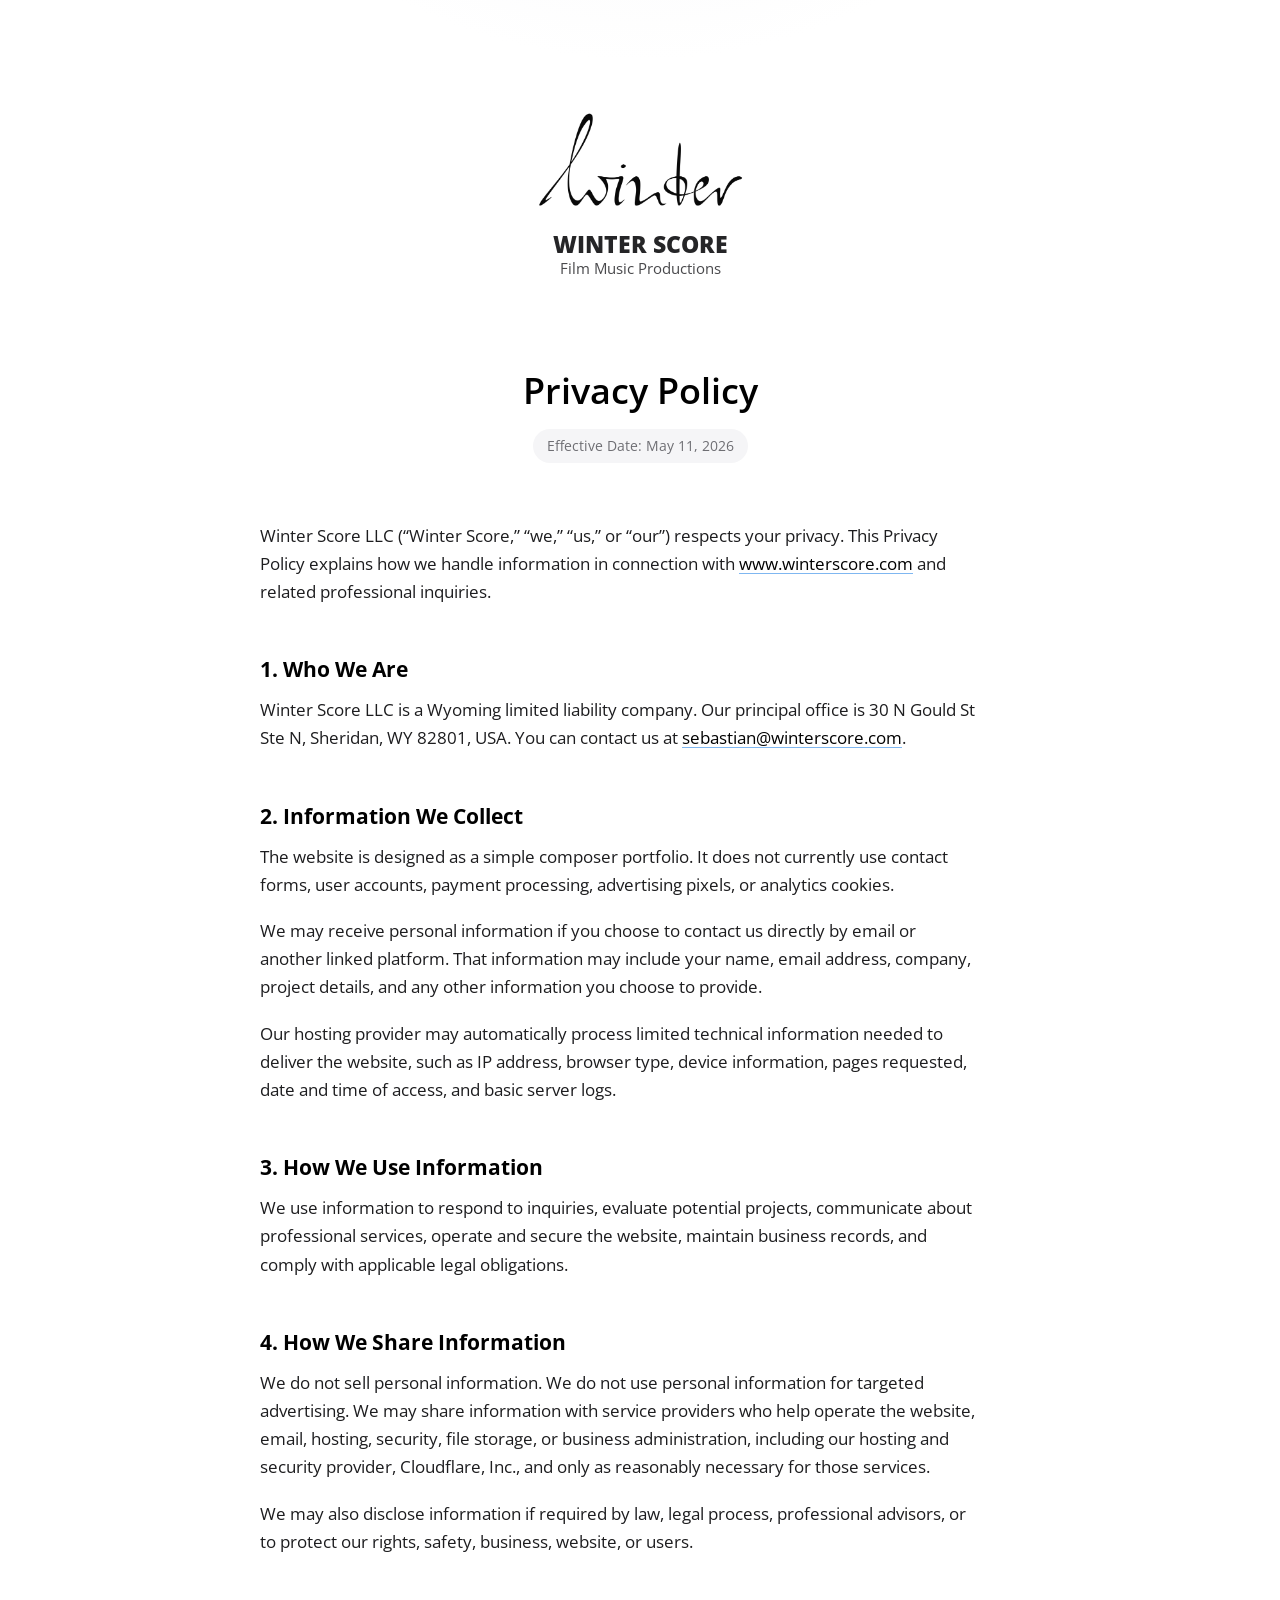
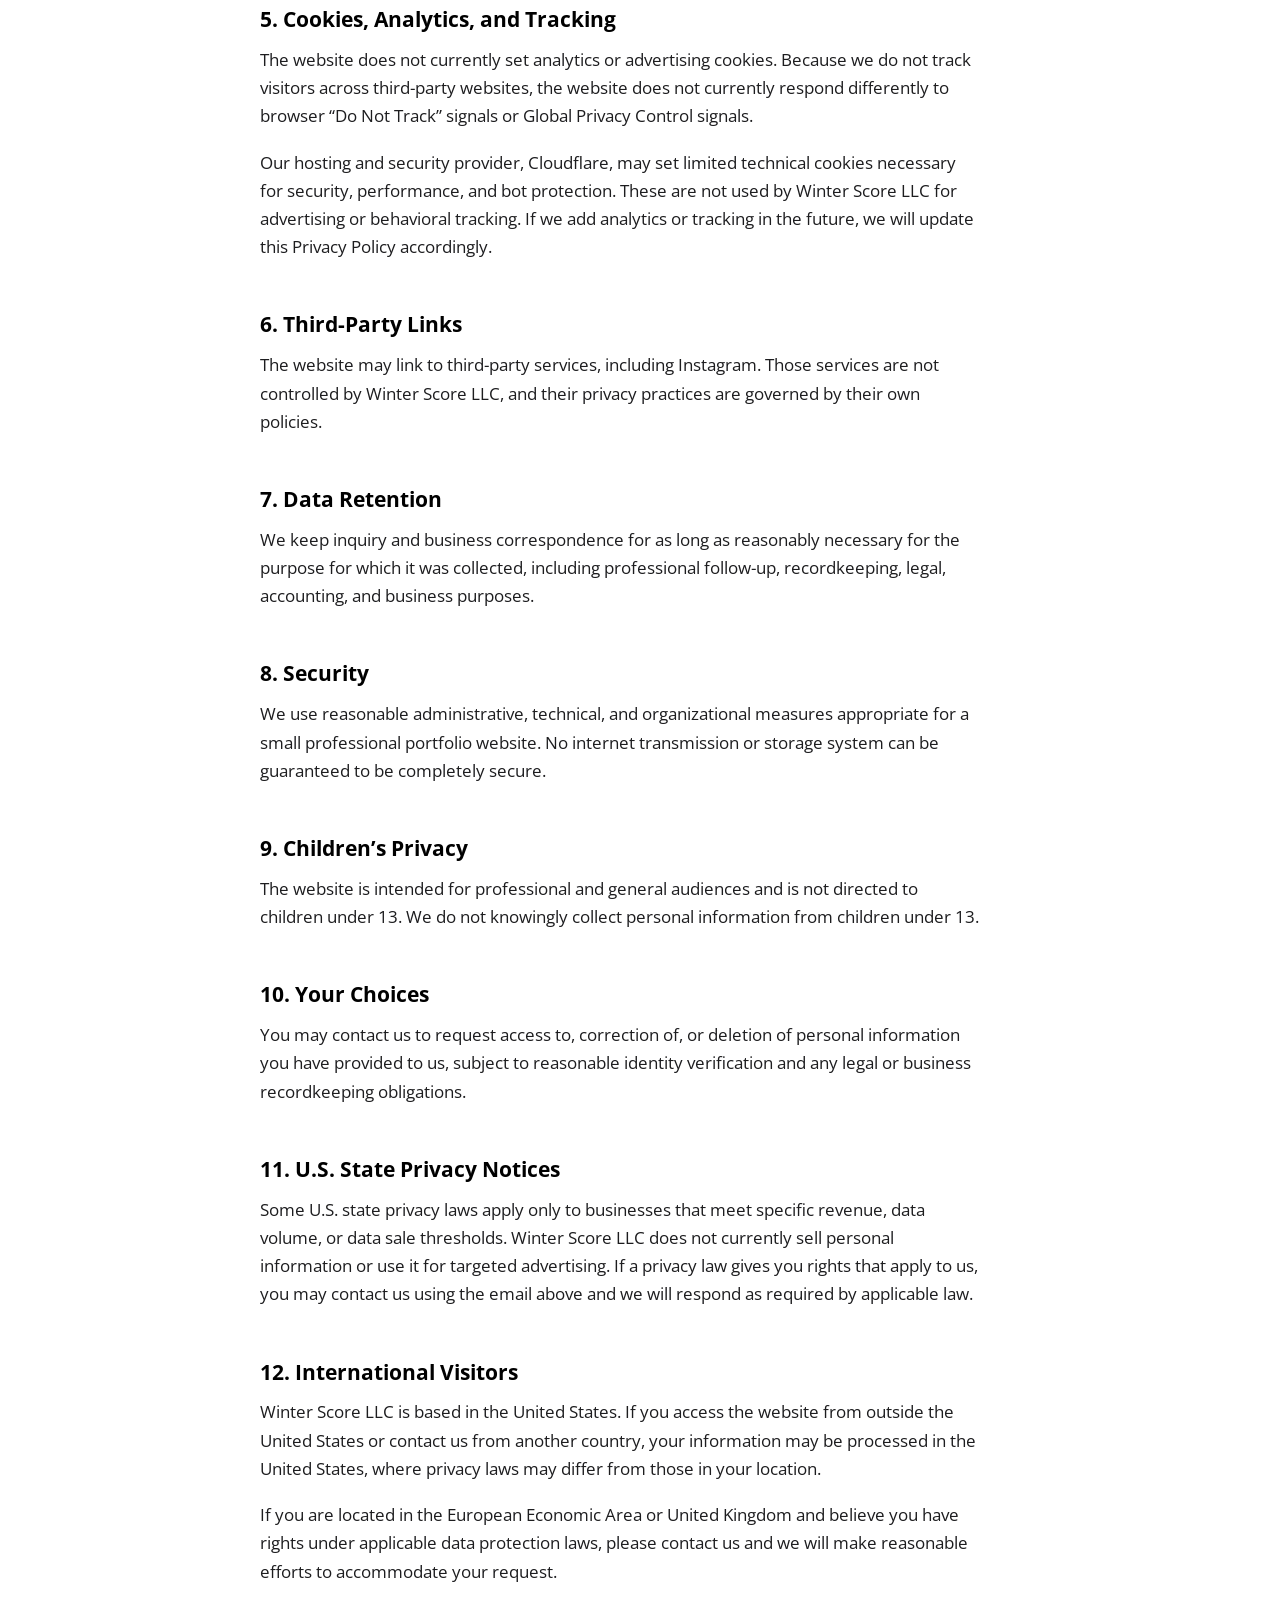
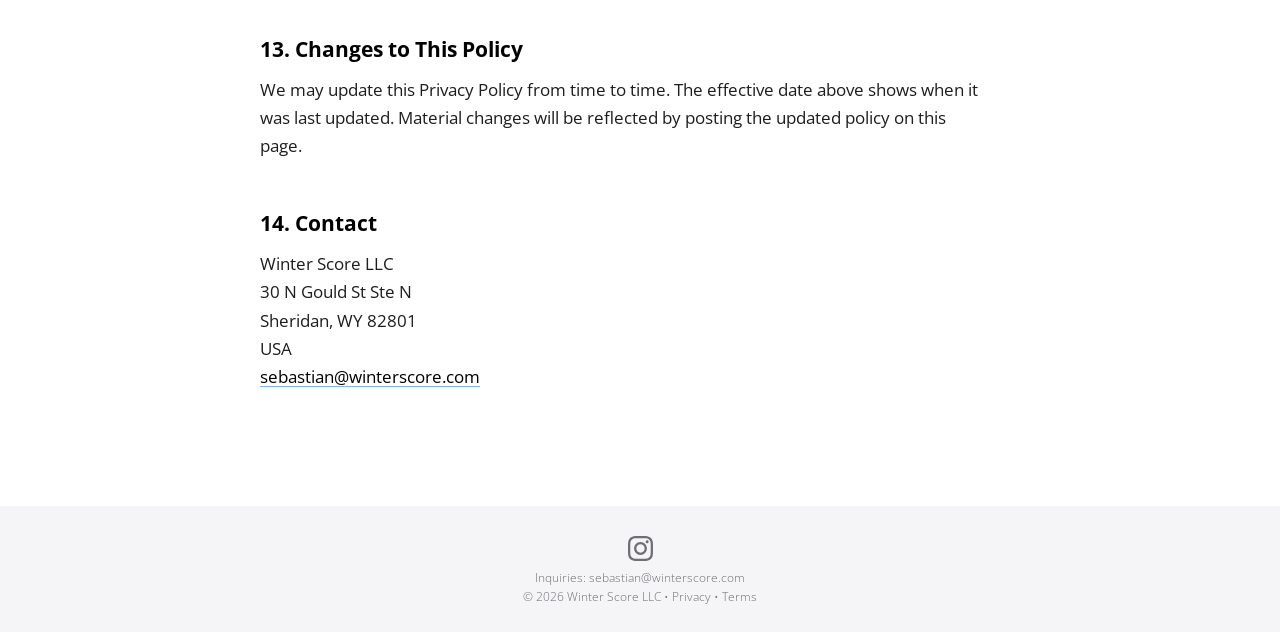
==== privacy/index.html @ 19237df3 "Add new film posters to credits grid" ====
<!doctype html>
<html lang="en">
  <head>
    <meta charset="utf-8">
    <meta name="viewport" content="width=device-width, initial-scale=1">
    <title>Privacy Policy | Winter Score</title>
    <meta
      name="description"
      content="Privacy Policy for Winter Score LLC and winterscore.com."
    >
    <link rel="canonical" href="https://www.winterscore.com/privacy/">
    <link rel="icon" href="../assets/images/winter-score-logo-black.png">
    <link rel="stylesheet" href="../styles.css?v=20260512-posters">
  </head>
  <body class="legal-page">
    <main class="legal">
      <a class="brand legal__brand" href="/" aria-label="Back to Winter Score home">
        <img class="brand__script" src="../assets/images/winter-score-logo-black.png" alt="">
        <span class="brand__text">
          <span>Winter Score</span>
          <small>Film Music Productions</small>
        </span>
      </a>

      <article class="legal__document">
        <h1>Privacy Policy</h1>
        <p class="legal__updated">Effective Date: May 11, 2026</p>

        <p>
          Winter Score LLC (“Winter Score,” “we,” “us,” or “our”) respects your privacy.
          This Privacy Policy explains how we handle information in connection with
          <a href="https://www.winterscore.com">www.winterscore.com</a> and related professional inquiries.
        </p>

        <h2>1. Who We Are</h2>
        <p>
          Winter Score LLC is a Wyoming limited liability company. Our principal office is
          30 N Gould St Ste N, Sheridan, WY 82801, USA. You can contact us at
          <a href="mailto:sebastian@winterscore.com">sebastian@winterscore.com</a>.
        </p>

        <h2>2. Information We Collect</h2>
        <p>
          The website is designed as a simple composer portfolio. It does not currently use
          contact forms, user accounts, payment processing, advertising pixels, or analytics cookies.
        </p>
        <p>
          We may receive personal information if you choose to contact us directly by email or
          another linked platform. That information may include your name, email address, company,
          project details, and any other information you choose to provide.
        </p>
        <p>
          Our hosting provider may automatically process limited technical information needed to
          deliver the website, such as IP address, browser type, device information, pages requested,
          date and time of access, and basic server logs.
        </p>

        <h2>3. How We Use Information</h2>
        <p>
          We use information to respond to inquiries, evaluate potential projects, communicate about
          professional services, operate and secure the website, maintain business records, and comply
          with applicable legal obligations.
        </p>

        <h2>4. How We Share Information</h2>
        <p>
          We do not sell personal information. We do not use personal information for targeted
          advertising. We may share information with service providers who help operate the website,
          email, hosting, security, file storage, or business administration, including our hosting
          and security provider, Cloudflare, Inc., and only as reasonably necessary for those services.
        </p>
        <p>
          We may also disclose information if required by law, legal process, professional advisors,
          or to protect our rights, safety, business, website, or users.
        </p>

        <h2>5. Cookies, Analytics, and Tracking</h2>
        <p>
          The website does not currently set analytics or advertising cookies. Because we do not
          track visitors across third-party websites, the website does not currently respond differently
          to browser “Do Not Track” signals or Global Privacy Control signals.
        </p>
        <p>
          Our hosting and security provider, Cloudflare, may set limited technical cookies necessary
          for security, performance, and bot protection. These are not used by Winter Score LLC for
          advertising or behavioral tracking. If we add analytics or tracking in the future, we will
          update this Privacy Policy accordingly.
        </p>

        <h2>6. Third-Party Links</h2>
        <p>
          The website may link to third-party services, including Instagram. Those services are not
          controlled by Winter Score LLC, and their privacy practices are governed by their own policies.
        </p>

        <h2>7. Data Retention</h2>
        <p>
          We keep inquiry and business correspondence for as long as reasonably necessary for the
          purpose for which it was collected, including professional follow-up, recordkeeping, legal,
          accounting, and business purposes.
        </p>

        <h2>8. Security</h2>
        <p>
          We use reasonable administrative, technical, and organizational measures appropriate for a
          small professional portfolio website. No internet transmission or storage system can be
          guaranteed to be completely secure.
        </p>

        <h2>9. Children’s Privacy</h2>
        <p>
          The website is intended for professional and general audiences and is not directed to children
          under 13. We do not knowingly collect personal information from children under 13.
        </p>

        <h2>10. Your Choices</h2>
        <p>
          You may contact us to request access to, correction of, or deletion of personal information
          you have provided to us, subject to reasonable identity verification and any legal or business
          recordkeeping obligations.
        </p>

        <h2>11. U.S. State Privacy Notices</h2>
        <p>
          Some U.S. state privacy laws apply only to businesses that meet specific revenue, data volume,
          or data sale thresholds. Winter Score LLC does not currently sell personal information or use
          it for targeted advertising. If a privacy law gives you rights that apply to us, you may
          contact us using the email above and we will respond as required by applicable law.
        </p>

        <h2>12. International Visitors</h2>
        <p>
          Winter Score LLC is based in the United States. If you access the website from outside the
          United States or contact us from another country, your information may be processed in the
          United States, where privacy laws may differ from those in your location.
        </p>
        <p>
          If you are located in the European Economic Area or United Kingdom and believe you have rights
          under applicable data protection laws, please contact us and we will make reasonable efforts
          to accommodate your request.
        </p>

        <h2>13. Changes to This Policy</h2>
        <p>
          We may update this Privacy Policy from time to time. The effective date above shows when it
          was last updated. Material changes will be reflected by posting the updated policy on this page.
        </p>

        <h2>14. Contact</h2>
        <p>
          Winter Score LLC<br>
          30 N Gould St Ste N<br>
          Sheridan, WY 82801<br>
          USA<br>
          <a href="mailto:sebastian@winterscore.com">sebastian@winterscore.com</a>
        </p>
      </article>
    </main>

    <footer class="site-footer">
      <a class="instagram" href="https://instagram.com/sebastianwinter" aria-label="Instagram">
        <svg viewBox="0 0 256 256" aria-hidden="true">
          <path d="M127.999746,23.06353 C162.177385,23.06353 166.225393,23.1936027 179.722476,23.8094161 C192.20235,24.3789926 198.979853,26.4642218 203.490736,28.2166477 C209.464938,30.5386501 213.729395,33.3128586 218.208268,37.7917319 C222.687141,42.2706052 225.46135,46.5350617 227.782844,52.5092638 C229.535778,57.0201472 231.621007,63.7976504 232.190584,76.277016 C232.806397,89.7746075 232.93647,93.8226147 232.93647,128.000254 C232.93647,162.177893 232.806397,166.225901 232.190584,179.722984 C231.621007,192.202858 229.535778,198.980361 227.782844,203.491244 C225.46135,209.465446 222.687141,213.729903 218.208268,218.208776 C213.729395,222.687649 209.464938,225.461858 203.490736,227.783352 C198.979853,229.536286 192.20235,231.621516 179.722476,232.191092 C166.227425,232.806905 162.179418,232.936978 127.999746,232.936978 C93.8200742,232.936978 89.772067,232.806905 76.277016,232.191092 C63.7971424,231.621516 57.0196391,229.536286 52.5092638,227.783352 C46.5345536,225.461858 42.2700971,222.687649 37.7912238,218.208776 C33.3123505,213.729903 30.538142,209.465446 28.2166477,203.491244 C26.4637138,198.980361 24.3784845,192.202858 23.808908,179.723492 C23.1930946,166.225901 23.0630219,162.177893 23.0630219,128.000254 C23.0630219,93.8226147 23.1930946,89.7746075 23.808908,76.2775241 C24.3784845,63.7976504 26.4637138,57.0201472 28.2166477,52.5092638 C30.538142,46.5350617 33.3123505,42.2706052 37.7912238,37.7917319 C42.2700971,33.3128586 46.5345536,30.5386501 52.5092638,28.2166477 C57.0196391,26.4642218 63.7971424,24.3789926 76.2765079,23.8094161 C89.7740994,23.1936027 93.8221066,23.06353 127.999746,23.06353 M127.999746,0 C93.2367791,0 88.8783247,0.147348072 75.2257637,0.770274749 C61.601148,1.39218523 52.2968794,3.55566141 44.1546281,6.72008828 C35.7374966,9.99121548 28.5992446,14.3679613 21.4833489,21.483857 C14.3674532,28.5997527 9.99070739,35.7380046 6.71958019,44.1551362 C3.55515331,52.2973875 1.39167714,61.6016561 0.769766653,75.2262718 C0.146839975,88.8783247 0,93.2372872 0,128.000254 C0,162.763221 0.146839975,167.122183 0.769766653,180.774236 C1.39167714,194.398852 3.55515331,203.703121 6.71958019,211.845372 C9.99070739,220.261995 14.3674532,227.400755 21.4833489,234.516651 C28.5992446,241.632547 35.7374966,246.009293 44.1546281,249.28042 C52.2968794,252.444847 61.601148,254.608323 75.2257637,255.230233 C88.8783247,255.85316 93.2367791,256 127.999746,256 C162.762713,256 167.121675,255.85316 180.773728,255.230233 C194.398344,254.608323 203.702613,252.444847 211.844864,249.28042 C220.261995,246.009293 227.400247,241.632547 234.516143,234.516651 C241.632039,227.400755 246.008785,220.262503 249.279912,211.845372 C252.444339,203.703121 254.607815,194.398852 255.229725,180.774236 C255.852652,167.122183 256,162.763221 256,128.000254 C256,93.2372872 255.852652,88.8783247 255.229725,75.2262718 C254.607815,61.6016561 252.444339,52.2973875 249.279912,44.1551362 C246.008785,35.7380046 241.632039,28.5997527 234.516143,21.483857 C227.400247,14.3679613 220.261995,9.99121548 211.844864,6.72008828 C203.702613,3.55566141 194.398344,1.39218523 180.773728,0.770274749 C167.121675,0.147348072 162.762713,0 127.999746,0 Z M127.999746,62.2703115 C91.698262,62.2703115 62.2698034,91.69877 62.2698034,128.000254 C62.2698034,164.301738 91.698262,193.730197 127.999746,193.730197 C164.30123,193.730197 193.729689,164.301738 193.729689,128.000254 C193.729689,91.69877 164.30123,62.2703115 127.999746,62.2703115 Z M127.999746,170.667175 C104.435741,170.667175 85.3328252,151.564259 85.3328252,128.000254 C85.3328252,104.436249 104.435741,85.3333333 127.999746,85.3333333 C151.563751,85.3333333 170.666667,104.436249 170.666667,128.000254 C170.666667,151.563751 151.563751,170.667175 127.999746,170.667175 Z M211.686338,59.6734287 C211.686338,68.1566129 204.809755,75.0337031 196.326571,75.0337031 C187.843387,75.0337031 180.966297,68.1566129 180.966297,59.6734287 C180.966297,51.1902445 187.843387,44.3136624 196.326571,44.3136624 C204.809755,44.3136624 211.686338,51.1902445 211.686338,59.6734287 Z"></path>
        </svg>
      </a>
      <p>Inquiries: <a href="mailto:sebastian@winterscore.com">sebastian@winterscore.com</a></p>
      <p>
        © 2026 Winter Score LLC
        <span aria-hidden="true"> • </span>
        <a href="/privacy/">Privacy</a>
        <span aria-hidden="true"> • </span>
        <a href="/terms/">Terms</a>
      </p>
    </footer>
  </body>
</html>
---- styles.css ----
@font-face {
  font-family: "Open Sans";
  src: url("assets/fonts/OpenSans-VariableFont.ttf") format("truetype-variations");
  font-weight: 300 800;
  font-style: normal;
  font-display: swap;
}

@font-face {
  font-family: "Noto Sans Display";
  src: url("assets/fonts/NotoSansDisplay-VariableFont.ttf") format("truetype-variations");
  font-weight: 300 800;
  font-style: normal;
  font-display: swap;
}

:root {
  color-scheme: light dark;
  --black: #000000;
  --near-black: #1d1d1f;
  --page: #ffffff;
  --surface: #ffffff;
  --shared-surface: #f5f5f7;
  --panel: var(--shared-surface);
  --player-surface: var(--shared-surface);
  --poster-placeholder: #e8e8ed;
  --surface-hover: #f1f1f3;
  --text: #1d1d1f;
  --text-strong: #000000;
  --muted: #6e6e73;
  --soft: #424245;
  --quiet: #86868b;
  --hairline: rgba(0, 0, 0, 0.1);
  --hover-fill: rgba(0, 0, 0, 0.035);
  --active-fill: var(--shared-surface);
  --accent: #0071e3;
  --footer: var(--shared-surface);
  --footer-text: #6e6e73;
  --footer-icon: var(--footer-text);
  --max: 980px;
}

@media (prefers-color-scheme: dark) {
  :root {
    --black: #000000;
    --near-black: #f5f5f7;
    --page: #000000;
    --shared-surface: #232326;
    --panel: var(--shared-surface);
    --surface: #1c1c1e;
    --player-surface: var(--shared-surface);
    --poster-placeholder: #101012;
    --surface-hover: #242427;
    --text: #f5f5f7;
    --text-strong: #ffffff;
    --muted: #a1a1a6;
    --soft: #d2d2d7;
    --quiet: #86868b;
    --hairline: rgba(255, 255, 255, 0.12);
    --hover-fill: rgba(255, 255, 255, 0.075);
    --active-fill: var(--shared-surface);
    --accent: #2997ff;
    --footer: var(--shared-surface);
    --footer-text: #a1a1a6;
    --footer-icon: var(--footer-text);
  }

  .brand__script {
    filter: invert(1);
  }

}

* {
  box-sizing: border-box;
}

html {
  scroll-behavior: smooth;
}

body {
  margin: 0;
  background: var(--page);
  color: var(--text);
  font-family: "Open Sans", ui-sans-serif, system-ui, -apple-system, BlinkMacSystemFont, "Segoe UI", sans-serif;
  letter-spacing: 0;
  overflow-x: hidden;
}

img {
  display: block;
  max-width: 100%;
}

a {
  color: inherit;
  text-decoration-color: color-mix(in srgb, var(--accent) 42%, transparent);
  text-underline-offset: 0.16em;
}

button:focus-visible,
a:focus-visible,
input[type="range"]:focus-visible {
  outline: 2px solid color-mix(in srgb, var(--accent) 64%, transparent);
  outline-offset: 4px;
}

.hero {
  min-height: 40vh;
  display: grid;
  place-items: center;
  align-content: center;
  gap: 37px;
  padding: 96px 24px 30px;
}

.brand {
  display: grid;
  justify-items: center;
  width: 100%;
  transform: translateY(-44px);
}

.brand__script {
  width: 205px;
  height: auto;
  margin-bottom: 25px;
}

.brand__text {
  display: grid;
  justify-items: center;
  gap: 4px;
  text-transform: none;
  width: 100%;
  text-align: center;
}

.brand__text span {
  font-family: "Open Sans", ui-sans-serif, system-ui, sans-serif;
  font-size: 23px;
  font-weight: 800;
  line-height: 1;
  text-transform: uppercase;
}

.brand__text small {
  color: var(--soft);
  font-family: "Open Sans", ui-sans-serif, system-ui, sans-serif;
  font-size: 15px;
  font-weight: 400;
  line-height: 1.15;
}

.hero h1 {
  position: relative;
  top: 18px;
  margin: 0;
  color: var(--text-strong);
  font-family: "Open Sans", ui-sans-serif, system-ui, sans-serif;
  font-size: 25px;
  font-weight: 400;
  line-height: 1.2;
  text-align: center;
  animation: focusReveal 2s cubic-bezier(0.22, 1, 0.36, 1) both;
  will-change: filter, opacity;
}

@keyframes focusReveal {
  0% {
    opacity: 0.35;
    filter: blur(12px);
  }

  100% {
    opacity: 1;
    filter: blur(0);
  }
}

@media (prefers-reduced-motion: reduce) {
  .hero h1 {
    animation: none;
  }
}

.credits {
  padding: 0 24px clamp(64px, 6vw, 88px);
}

.section-label {
  margin: 0 auto 14px;
  color: var(--soft);
  font-family: "Open Sans", ui-sans-serif, system-ui, sans-serif;
  font-size: 15px;
  font-weight: 400;
  text-align: center;
}

.poster-rail {
  width: min(var(--max), 100%);
  margin: 0 auto;
  display: grid;
  grid-template-columns: repeat(4, minmax(0, 1fr));
  gap: 6px;
}

.poster-card {
  position: relative;
  overflow: hidden;
  border-radius: 0;
  background: var(--poster-placeholder);
  aspect-ratio: 7 / 10;
  transform: translateZ(0);
}

.poster-card:first-child {
  border-top-left-radius: 27px;
}

.poster-card:nth-child(4) {
  border-top-right-radius: 27px;
}

.poster-card:nth-last-child(4) {
  border-bottom-left-radius: 27px;
}

.poster-card:last-child {
  border-bottom-right-radius: 27px;
}

.credits:not(.is-expanded) .poster-card:nth-child(n + 9) {
  display: none;
}

.credits:not(.is-expanded) .poster-card:nth-child(5) {
  border-bottom-left-radius: 27px;
}

.credits:not(.is-expanded) .poster-card:nth-child(8) {
  border-bottom-right-radius: 27px;
}

.credits:not(.is-expanded) .poster-card:nth-child(n + 9) {
  border-radius: 0;
}

.credits.is-expanded .poster-card:nth-last-child(4) {
  border-bottom-left-radius: 27px;
}

.credits.is-expanded .poster-card:last-child {
  border-bottom-right-radius: 27px;
}

.poster-card img {
  width: 100%;
  height: 100%;
  object-fit: cover;
  filter: saturate(0.92) contrast(1.03);
  transition:
    filter 950ms cubic-bezier(0.16, 1, 0.3, 1),
    transform 950ms cubic-bezier(0.16, 1, 0.3, 1);
}

.poster-card::after {
  position: absolute;
  inset: 0;
  content: "";
  background: linear-gradient(180deg, transparent 58%, rgba(0, 0, 0, 0.18));
  opacity: 0;
  pointer-events: none;
  transition: opacity 950ms cubic-bezier(0.16, 1, 0.3, 1);
}

.poster-card:hover img {
  filter: saturate(1.02) contrast(1.07) brightness(1.04);
  transform: scale(1.018);
}

.poster-card:hover::after {
  opacity: 1;
}

.credits-toggle {
  display: block;
  min-height: 42px;
  margin: 28px auto 0;
  padding: 0 20px;
  border-radius: 999px;
  background: var(--shared-surface);
  color: #000000;
  font-family: "Open Sans", ui-sans-serif, system-ui, sans-serif;
  font-size: 15px;
  font-weight: 400;
  line-height: 1;
}

.bio {
  background: var(--panel);
  display: grid;
  justify-items: center;
  padding: clamp(72px, 9vw, 105px) 24px clamp(76px, 9vw, 112px);
}

.bio__identity {
  display: grid;
  justify-items: center;
  margin-bottom: 56px;
}

.bio__portrait {
  width: 140px;
  height: 140px;
  overflow: hidden;
  border-radius: 50%;
  margin-bottom: 16px;
}

.bio__portrait img {
  width: 100%;
  height: 100%;
  object-fit: cover;
  transform: translateY(-4px) scale(1.12);
  transform-origin: center;
}

.bio__identity h2 {
  margin: 0 0 2px;
  font-family: "Open Sans", ui-sans-serif, system-ui, sans-serif;
  font-size: 17px;
  line-height: 1.47;
  font-weight: 700;
}

.bio__identity p {
  margin: 0;
  color: var(--text-strong);
  font-family: "Open Sans", ui-sans-serif, system-ui, sans-serif;
  font-size: 17px;
  font-weight: 400;
  line-height: 1.47;
}

.bio__copy {
  width: min(820px, 100%);
  color: var(--text);
  font-family: "Open Sans", ui-sans-serif, system-ui, sans-serif;
  font-size: 17px;
  font-weight: 400;
  line-height: 1.62;
}

.bio__copy p {
  margin: 0;
}

.bio__copy p + p {
  margin-top: 24px;
}

.bio__copy strong {
  color: var(--text-strong);
  font-weight: 700;
}

.music {
  padding: clamp(74px, 8vw, 98px) 24px clamp(84px, 8vw, 112px);
}

.player {
  width: min(720px, 100%);
  margin: 0 auto;
  --progress: 0%;
}

.player__header {
  text-align: center;
  margin-bottom: 26px;
}

.player__header h2 {
  margin: 0;
  font-family: "Open Sans", ui-sans-serif, system-ui, sans-serif;
  font-size: 25px;
  font-weight: 400;
  line-height: 1.2;
}

.player__surface {
  overflow: hidden;
  border-radius: 27px;
  background: var(--player-surface);
  padding: 18px;
}

.now-playing {
  text-align: center;
  padding-top: 6px;
}

.now-playing__copy {
  min-width: 0;
}

.now-playing__copy h3 {
  overflow: hidden;
  margin: 0 0 4px;
  color: var(--text-strong);
  font-family: "Open Sans", ui-sans-serif, system-ui, sans-serif;
  font-size: 18px;
  font-weight: 400;
  line-height: 1.25;
  text-overflow: ellipsis;
  white-space: nowrap;
}

.now-playing__copy p {
  overflow: hidden;
  margin: 0;
  color: var(--muted);
  font-family: "Open Sans", ui-sans-serif, system-ui, sans-serif;
  font-size: 14px;
  font-weight: 400;
  line-height: 1.35;
  text-overflow: ellipsis;
  white-space: nowrap;
}

.player__timeline {
  margin-top: 24px;
}

input[type="range"] {
  appearance: none;
  width: 100%;
  margin: 0;
  height: 18px;
  background: transparent;
  cursor: pointer;
}

input[type="range"]::-webkit-slider-runnable-track {
  height: 4px;
  border-radius: 999px;
  background: linear-gradient(
    90deg,
    var(--accent) 0 var(--progress),
    var(--hairline) var(--progress) 100%
  );
}

input[type="range"]::-webkit-slider-thumb {
  appearance: none;
  width: 14px;
  height: 14px;
  margin-top: -5px;
  border: 0;
  border-radius: 50%;
  background: var(--accent);
  box-shadow: 0 2px 9px rgba(0, 113, 227, 0.24);
}

input[type="range"]::-moz-range-track {
  height: 4px;
  border-radius: 999px;
  background: var(--hairline);
}

input[type="range"]::-moz-range-progress {
  height: 4px;
  border-radius: 999px;
  background: var(--accent);
}

input[type="range"]::-moz-range-thumb {
  width: 14px;
  height: 14px;
  border: 0;
  border-radius: 50%;
  background: var(--accent);
}

.time-row {
  display: flex;
  justify-content: space-between;
  margin-bottom: 8px;
  color: var(--muted);
  font-family: "Open Sans", ui-sans-serif, system-ui, sans-serif;
  font-size: 15px;
  font-weight: 400;
  line-height: 1;
}

.transport {
  display: flex;
  align-items: center;
  justify-content: center;
  gap: 22px;
  margin-top: 16px;
}

button {
  border: 0;
  color: var(--near-black);
  background: transparent;
  font: inherit;
  cursor: pointer;
}

.icon-button {
  width: 42px;
  height: 42px;
  display: grid;
  place-items: center;
  border-radius: 50%;
  color: var(--muted);
  transition:
    background-color 160ms ease,
    color 160ms ease,
    transform 160ms ease;
}

.icon-button svg {
  width: 22px;
  height: 22px;
  fill: none;
  stroke: currentColor;
  stroke-linecap: round;
  stroke-linejoin: round;
  stroke-width: 2;
}

.icon-button:hover {
  background: var(--hover-fill);
  color: var(--near-black);
}

.play-button {
  width: 58px;
  height: 58px;
  display: grid;
  place-items: center;
  border-radius: 50%;
  background: var(--near-black);
  color: var(--page);
  box-shadow: none;
  transition:
    transform 160ms ease,
    box-shadow 160ms ease;
}

.play-button:hover {
  transform: scale(1.035);
  box-shadow: none;
}

.play-button svg {
  width: 35px;
  height: 35px;
}

.play-icon {
  fill: currentColor;
  transform: translateX(-2px);
}

.pause-icon {
  display: none;
  width: 28px;
  height: 28px;
  fill: none;
  stroke: currentColor;
  stroke-linecap: round;
  stroke-width: 3;
}

.play-button.is-playing .play-icon {
  display: none;
}

.play-button.is-playing .pause-icon {
  display: block;
  transform: none;
}

.track-list {
  display: grid;
  gap: 4px;
  margin: 14px 0 0;
  padding: 0;
  list-style: none;
}

.track-list li {
  display: grid;
  grid-template-columns: 30px minmax(0, 1fr) 58px;
  gap: 12px;
  align-items: center;
  min-height: 52px;
  border-radius: 27px;
  color: var(--muted);
  font-family: "Open Sans", ui-sans-serif, system-ui, sans-serif;
  font-size: 15px;
  font-weight: 400;
  padding: 0 18px 0 10px;
  transition:
    background-color 160ms ease,
    color 160ms ease;
}

.track-list button {
  display: grid;
  gap: 2px;
  min-width: 0;
  overflow: hidden;
  text-align: left;
  font-family: "Open Sans", ui-sans-serif, system-ui, sans-serif;
  font-size: 15px;
  font-weight: 400;
  color: inherit;
}

.track-title,
.track-genre {
  overflow: hidden;
  text-overflow: ellipsis;
  white-space: nowrap;
}

.track-title {
  color: inherit;
  line-height: 1.25;
}

.track-genre {
  color: var(--quiet);
  font-size: 12px;
  line-height: 1.2;
}

.track-list .number {
  text-align: center;
  color: var(--quiet);
}

.track-list .duration {
  text-align: right;
  color: var(--quiet);
}

.track-list li:hover {
  background: var(--hover-fill);
  color: var(--near-black);
}

.track-list li.is-active {
  background: var(--active-fill);
}

.track-list li.is-active,
.track-list li.is-active .duration,
.track-list li.is-active .number,
.track-list li.is-active .track-title {
  color: var(--text-strong);
}

.track-list li.is-active .track-genre {
  color: var(--muted);
}

.site-footer {
  background: var(--footer);
  color: var(--footer-text);
  padding: 28px 16px 24px;
  text-align: center;
  font-family: "Open Sans", ui-sans-serif, system-ui, sans-serif;
  font-size: 12px;
  font-weight: 300;
  line-height: 1.4;
}

.site-footer p {
  margin: 2px 0;
}

.site-footer a {
  color: inherit;
  text-decoration: none;
  transition: color 160ms ease;
}

.site-footer a:hover {
  color: #000000;
}

.instagram {
  width: 29px;
  height: 29px;
  display: inline-grid;
  place-items: center;
  margin-bottom: 5px;
}

.instagram svg {
  width: 25px;
  height: 25px;
  fill: var(--footer-icon);
  transition: fill 160ms ease;
}

.instagram:hover svg {
  fill: #000000;
}

.legal-page {
  min-height: 100vh;
  background:
    radial-gradient(circle at 50% -12%, color-mix(in srgb, var(--shared-surface) 72%, transparent) 0 260px, transparent 520px),
    var(--page);
}

.legal {
  padding: clamp(78px, 9vw, 112px) 24px clamp(82px, 9vw, 126px);
}

.legal__brand {
  width: 100%;
  display: grid;
  margin: 0 auto clamp(64px, 8vw, 92px);
  opacity: 0.96;
  text-decoration: none;
  transform: none;
  transition:
    opacity 180ms ease,
    transform 180ms ease;
}

.legal__brand:hover {
  opacity: 1;
  transform: translateY(-1px);
}

.legal__brand .brand__script {
  width: 205px;
  margin-bottom: 25px;
}

.legal__document {
  width: min(760px, 100%);
  margin: 0 auto;
  color: var(--text);
  font-family: "Open Sans", ui-sans-serif, system-ui, sans-serif;
  font-size: 17px;
  font-weight: 400;
  line-height: 1.66;
}

.legal__document h1 {
  max-width: 680px;
  margin: 0 auto;
  color: var(--text-strong);
  font-size: clamp(29px, 3.4vw, 36px);
  font-weight: 600;
  line-height: 1.14;
  text-align: center;
}

.legal__updated {
  width: max-content;
  display: flex;
  align-items: center;
  min-height: 34px;
  margin: 48px auto 64px;
  padding: 0 14px;
  border-radius: 999px;
  background: var(--shared-surface);
  color: var(--muted);
  font-size: 14px;
  font-weight: 400;
  line-height: 1;
}

.legal__document h2 {
  margin: 50px 0 13px;
  padding-top: 0;
  color: var(--text-strong);
  font-size: 21px;
  font-weight: 700;
  line-height: 1.28;
}

.legal__document p {
  max-width: 720px;
  margin: 0;
}

.legal__document p + p {
  margin-top: 18px;
}

.legal__document .legal__updated {
  margin: 18px auto 59px;
}

.legal__document a {
  color: var(--text-strong);
  text-decoration-thickness: 1px;
  text-decoration-color: color-mix(in srgb, var(--accent) 50%, transparent);
  text-underline-offset: 0.18em;
}

.legal__document a:hover {
  text-decoration-color: var(--accent);
}

@media (max-width: 760px) {
  .hero {
    min-height: auto;
    align-content: start;
    gap: 58px;
    padding: 72px 22px 58px;
  }

  .brand {
    transform: none;
    max-width: 100%;
  }

  .brand__script {
    display: block;
    width: 145px;
    margin-bottom: 18px;
  }

  .brand__text {
    gap: 5px;
  }

  .brand__text span {
    font-size: 21px;
  }

  .brand__text small {
    font-size: 14px;
  }

  .hero h1 {
    top: 0;
    width: min(310px, 100%);
    margin: 0 auto;
    font-size: 25px;
    font-weight: 400;
    line-height: 1.22;
  }

  .credits {
    padding: 0 22px 52px;
  }

  .section-label {
    margin-bottom: 16px;
    font-size: 15px;
    line-height: 1.2;
  }

  .poster-rail {
    display: grid;
    grid-template-columns: repeat(2, minmax(0, 1fr));
    gap: 4px;
    width: 100%;
    overflow: visible;
  }

  .poster-rail::-webkit-scrollbar {
    display: none;
  }

  .poster-card {
    border-radius: 0;
    scroll-snap-align: none;
  }

  .poster-card:first-child {
    border-top-left-radius: 27px;
  }

  .poster-card:nth-child(2) {
    border-top-right-radius: 27px;
  }

  .poster-card:nth-child(4),
  .poster-card:nth-child(5) {
    border-radius: 0;
  }

  .poster-card:nth-last-child(4) {
    border-bottom-left-radius: 0;
  }

  .poster-card:nth-last-child(2) {
    border-bottom-left-radius: 27px;
  }

  .poster-card:last-child {
    border-bottom-right-radius: 27px;
  }

  .credits:not(.is-expanded) .poster-card:nth-child(n + 5) {
    display: none;
  }

  .credits:not(.is-expanded) .poster-card:first-child {
    border-top-left-radius: 27px;
  }

  .credits:not(.is-expanded) .poster-card:nth-child(2) {
    border-top-right-radius: 27px;
  }

  .credits:not(.is-expanded) .poster-card:nth-child(3) {
    border-bottom-left-radius: 27px;
  }

  .credits:not(.is-expanded) .poster-card:nth-child(4) {
    border-bottom-right-radius: 27px;
  }

  .credits:not(.is-expanded) .poster-card:nth-child(n + 5) {
    border-radius: 0;
  }

  .credits.is-expanded .poster-card:nth-last-child(4) {
    border-bottom-left-radius: 0;
  }

  .credits.is-expanded .poster-card:nth-last-child(2) {
    border-bottom-left-radius: 27px;
  }

  .credits.is-expanded .poster-card:last-child {
    border-bottom-right-radius: 27px;
  }

  .credits-toggle {
    display: block;
    min-height: 42px;
    margin: 28px auto 0;
    padding: 0 20px;
    border-radius: 999px;
    background: var(--shared-surface);
    color: #000000;
    font-family: "Open Sans", ui-sans-serif, system-ui, sans-serif;
    font-size: 15px;
    font-weight: 400;
    line-height: 1;
  }

  .bio {
    padding: 58px 22px 42px;
  }

  .bio__identity {
    margin-bottom: 34px;
  }

  .bio__portrait {
    width: 106px;
    height: 106px;
    margin-bottom: 18px;
  }

  .bio__identity h2 {
    font-size: 18px;
  }

  .bio__copy {
    font-size: 17px;
    line-height: 1.6;
  }

  .music {
    padding: 48px 24px 72px;
  }

  .player {
    width: min(440px, 100%);
  }

  .player__header {
    margin-bottom: 24px;
  }

  .player__header h2 {
    font-size: 25px;
    font-weight: 400;
  }

  .player__surface {
    padding: 14px;
  }

  .now-playing__copy h3 {
    white-space: normal;
  }

  .time-row {
    font-size: 15px;
  }

  .transport {
    gap: 18px;
    margin-top: 14px;
  }

  .track-list li {
    grid-template-columns: 28px minmax(0, 1fr) 52px;
    min-height: 54px;
    font-size: 15px;
    font-weight: 400;
    padding: 0 14px 0 8px;
  }

  .track-list button {
    font-size: 15px;
    font-weight: 400;
  }

  .legal-page {
    background: var(--page);
  }

  .legal {
    padding: 52px 22px 68px;
  }

  .legal__brand {
    margin-bottom: 54px;
  }

  .legal__brand .brand__script {
    width: 145px;
    margin-bottom: 18px;
  }

  .legal__document {
    font-size: 16px;
    line-height: 1.62;
  }

  .legal__document h1 {
    font-size: 30px;
    line-height: 1.14;
  }

  .legal__updated {
    min-height: 32px;
    font-size: 13px;
  }

  .legal__document .legal__updated {
    margin: 14px auto 45px;
  }

  .legal__document h2 {
    margin-top: 40px;
    padding-top: 0;
    font-size: 18px;
  }
}

@media (prefers-reduced-motion: reduce) {
  html {
    scroll-behavior: auto;
  }

  *,
  *::before,
  *::after {
    animation-duration: 1ms !important;
    animation-iteration-count: 1 !important;
    scroll-behavior: auto !important;
    transition-duration: 1ms !important;
  }
}

@media (prefers-color-scheme: dark) {
  .brand__text small,
  .section-label {
    color: #ffffff;
  }

  .legal__brand .brand__script {
    filter: invert(1);
  }

  .credits-toggle {
    background: var(--shared-surface);
    color: #ffffff;
  }

  .instagram:hover svg {
    fill: #ffffff;
  }

  .site-footer a:hover {
    color: #ffffff;
  }
}
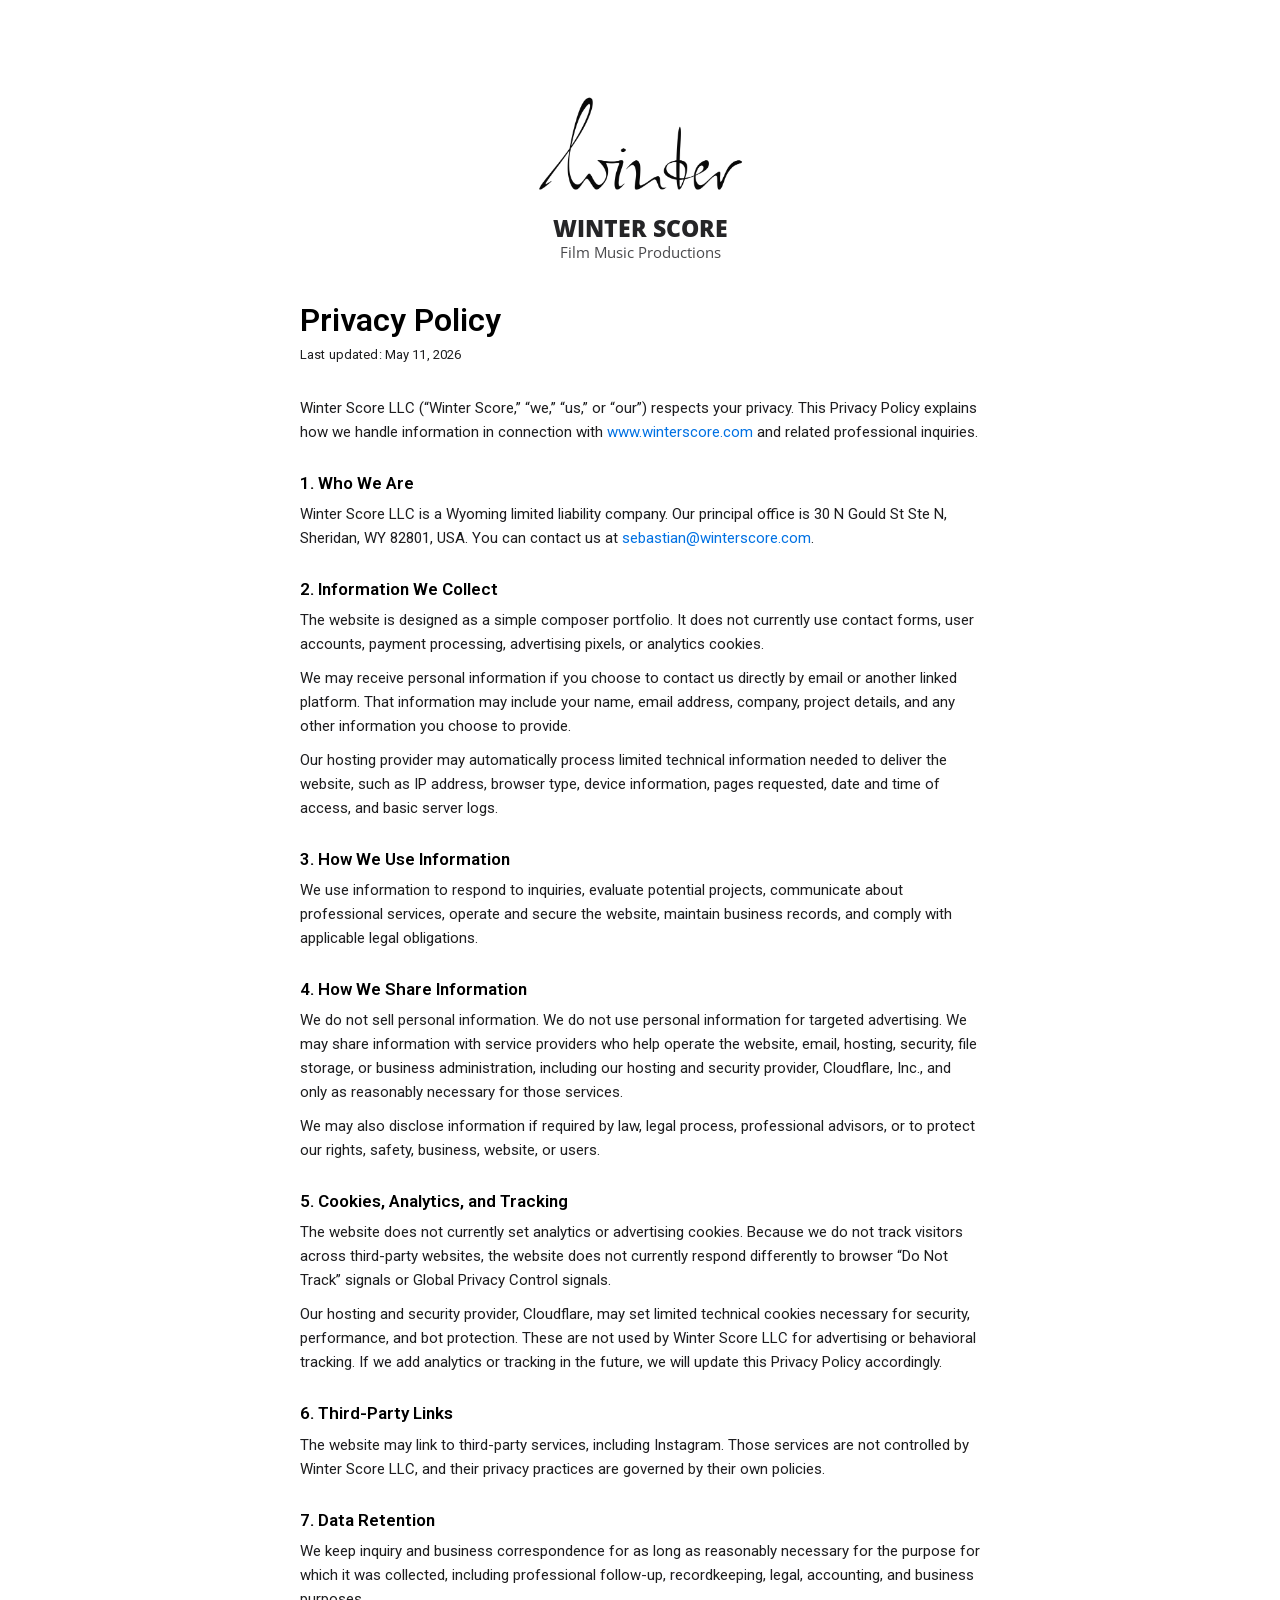
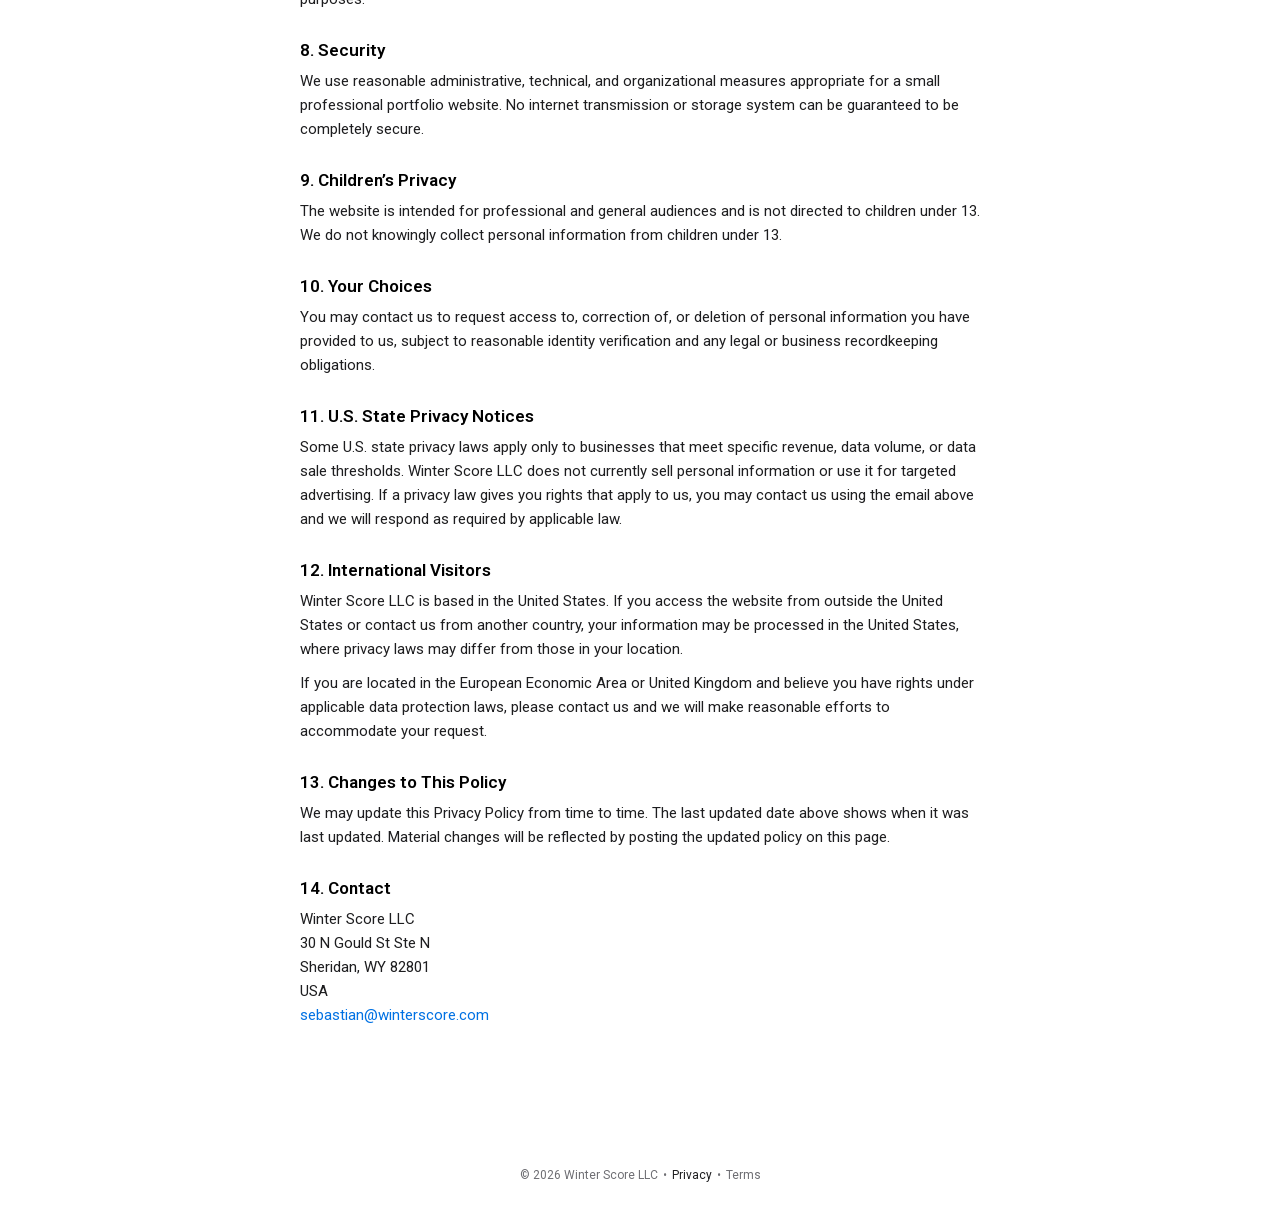
==== commit 59c1ec46: "Restyle legal pages from reference design" ====
--- a/privacy/index.html
+++ b/privacy/index.html
@@ -10,7 +10,7 @@
     >
     <link rel="canonical" href="https://www.winterscore.com/privacy/">
     <link rel="icon" href="../assets/images/winter-score-logo-black.png">
-    <link rel="stylesheet" href="../styles.css?v=20260512-posters">
+    <link rel="stylesheet" href="../styles.css?v=20260512-legal">
   </head>
   <body class="legal-page">
     <main class="legal">
@@ -24,7 +24,7 @@
 
       <article class="legal__document">
         <h1>Privacy Policy</h1>
-        <p class="legal__updated">Effective Date: May 11, 2026</p>
+        <p class="legal__updated">Last updated: <time datetime="2026-05-11">May 11, 2026</time></p>
 
         <p>
           Winter Score LLC (“Winter Score,” “we,” “us,” or “our”) respects your privacy.
@@ -142,7 +142,7 @@
 
         <h2>13. Changes to This Policy</h2>
         <p>
-          We may update this Privacy Policy from time to time. The effective date above shows when it
+          We may update this Privacy Policy from time to time. The last updated date above shows when it
           was last updated. Material changes will be reflected by posting the updated policy on this page.
         </p>
 
@@ -157,20 +157,14 @@
       </article>
     </main>
 
-    <footer class="site-footer">
-      <a class="instagram" href="https://instagram.com/sebastianwinter" aria-label="Instagram">
-        <svg viewBox="0 0 256 256" aria-hidden="true">
-          <path d="M127.999746,23.06353 C162.177385,23.06353 166.225393,23.1936027 179.722476,23.8094161 C192.20235,24.3789926 198.979853,26.4642218 203.490736,28.2166477 C209.464938,30.5386501 213.729395,33.3128586 218.208268,37.7917319 C222.687141,42.2706052 225.46135,46.5350617 227.782844,52.5092638 C229.535778,57.0201472 231.621007,63.7976504 232.190584,76.277016 C232.806397,89.7746075 232.93647,93.8226147 232.93647,128.000254 C232.93647,162.177893 232.806397,166.225901 232.190584,179.722984 C231.621007,192.202858 229.535778,198.980361 227.782844,203.491244 C225.46135,209.465446 222.687141,213.729903 218.208268,218.208776 C213.729395,222.687649 209.464938,225.461858 203.490736,227.783352 C198.979853,229.536286 192.20235,231.621516 179.722476,232.191092 C166.227425,232.806905 162.179418,232.936978 127.999746,232.936978 C93.8200742,232.936978 89.772067,232.806905 76.277016,232.191092 C63.7971424,231.621516 57.0196391,229.536286 52.5092638,227.783352 C46.5345536,225.461858 42.2700971,222.687649 37.7912238,218.208776 C33.3123505,213.729903 30.538142,209.465446 28.2166477,203.491244 C26.4637138,198.980361 24.3784845,192.202858 23.808908,179.723492 C23.1930946,166.225901 23.0630219,162.177893 23.0630219,128.000254 C23.0630219,93.8226147 23.1930946,89.7746075 23.808908,76.2775241 C24.3784845,63.7976504 26.4637138,57.0201472 28.2166477,52.5092638 C30.538142,46.5350617 33.3123505,42.2706052 37.7912238,37.7917319 C42.2700971,33.3128586 46.5345536,30.5386501 52.5092638,28.2166477 C57.0196391,26.4642218 63.7971424,24.3789926 76.2765079,23.8094161 C89.7740994,23.1936027 93.8221066,23.06353 127.999746,23.06353 M127.999746,0 C93.2367791,0 88.8783247,0.147348072 75.2257637,0.770274749 C61.601148,1.39218523 52.2968794,3.55566141 44.1546281,6.72008828 C35.7374966,9.99121548 28.5992446,14.3679613 21.4833489,21.483857 C14.3674532,28.5997527 9.99070739,35.7380046 6.71958019,44.1551362 C3.55515331,52.2973875 1.39167714,61.6016561 0.769766653,75.2262718 C0.146839975,88.8783247 0,93.2372872 0,128.000254 C0,162.763221 0.146839975,167.122183 0.769766653,180.774236 C1.39167714,194.398852 3.55515331,203.703121 6.71958019,211.845372 C9.99070739,220.261995 14.3674532,227.400755 21.4833489,234.516651 C28.5992446,241.632547 35.7374966,246.009293 44.1546281,249.28042 C52.2968794,252.444847 61.601148,254.608323 75.2257637,255.230233 C88.8783247,255.85316 93.2367791,256 127.999746,256 C162.762713,256 167.121675,255.85316 180.773728,255.230233 C194.398344,254.608323 203.702613,252.444847 211.844864,249.28042 C220.261995,246.009293 227.400247,241.632547 234.516143,234.516651 C241.632039,227.400755 246.008785,220.262503 249.279912,211.845372 C252.444339,203.703121 254.607815,194.398852 255.229725,180.774236 C255.852652,167.122183 256,162.763221 256,128.000254 C256,93.2372872 255.852652,88.8783247 255.229725,75.2262718 C254.607815,61.6016561 252.444339,52.2973875 249.279912,44.1551362 C246.008785,35.7380046 241.632039,28.5997527 234.516143,21.483857 C227.400247,14.3679613 220.261995,9.99121548 211.844864,6.72008828 C203.702613,3.55566141 194.398344,1.39218523 180.773728,0.770274749 C167.121675,0.147348072 162.762713,0 127.999746,0 Z M127.999746,62.2703115 C91.698262,62.2703115 62.2698034,91.69877 62.2698034,128.000254 C62.2698034,164.301738 91.698262,193.730197 127.999746,193.730197 C164.30123,193.730197 193.729689,164.301738 193.729689,128.000254 C193.729689,91.69877 164.30123,62.2703115 127.999746,62.2703115 Z M127.999746,170.667175 C104.435741,170.667175 85.3328252,151.564259 85.3328252,128.000254 C85.3328252,104.436249 104.435741,85.3333333 127.999746,85.3333333 C151.563751,85.3333333 170.666667,104.436249 170.666667,128.000254 C170.666667,151.563751 151.563751,170.667175 127.999746,170.667175 Z M211.686338,59.6734287 C211.686338,68.1566129 204.809755,75.0337031 196.326571,75.0337031 C187.843387,75.0337031 180.966297,68.1566129 180.966297,59.6734287 C180.966297,51.1902445 187.843387,44.3136624 196.326571,44.3136624 C204.809755,44.3136624 211.686338,51.1902445 211.686338,59.6734287 Z"></path>
-        </svg>
-      </a>
-      <p>Inquiries: <a href="mailto:sebastian@winterscore.com">sebastian@winterscore.com</a></p>
-      <p>
-        © 2026 Winter Score LLC
-        <span aria-hidden="true"> • </span>
-        <a href="/privacy/">Privacy</a>
-        <span aria-hidden="true"> • </span>
+    <footer class="site-footer legal__footer">
+      <small class="footer-copy">&copy; 2026 Winter Score LLC</small>
+      <span class="footer-sep" aria-hidden="true">•</span>
+      <nav class="footer-nav" aria-label="Legal">
+        <a href="/privacy/" aria-current="page">Privacy</a>
+        <span class="footer-sep" aria-hidden="true">•</span>
         <a href="/terms/">Terms</a>
-      </p>
+      </nav>
     </footer>
   </body>
 </html>
--- a/styles.css
+++ b/styles.css
@@ -12,6 +12,29 @@
   font-weight: 300 800;
   font-style: normal;
   font-display: swap;
+}
+
+@font-face {
+  font-family: "Roboto";
+  src: url("assets/fonts/roboto-latin.woff2") format("woff2");
+  font-weight: 100 900;
+  font-style: normal;
+  font-display: swap;
+  unicode-range: U+0000-00FF, U+0131, U+0152-0153, U+02BB-02BC, U+02C6,
+    U+02DA, U+02DC, U+0304, U+0308, U+0329, U+2000-206F, U+20AC, U+2122,
+    U+2191, U+2193, U+2212, U+2215, U+FEFF, U+FFFD;
+}
+
+@font-face {
+  font-family: "Roboto";
+  src: url("assets/fonts/roboto-latin-ext.woff2") format("woff2");
+  font-weight: 100 900;
+  font-style: normal;
+  font-display: swap;
+  unicode-range: U+0100-02BA, U+02BD-02C5, U+02C7-02CC, U+02CE-02D7,
+    U+02DD-02FF, U+0304, U+0308, U+0329, U+1D00-1DBF, U+1E00-1E9F,
+    U+1EF2-1EFF, U+2020, U+20A0-20AB, U+20AD-20C0, U+2113, U+2C60-2C7F,
+    U+A720-A7FF;
 }
 
 :root {
@@ -21,6 +44,7 @@
   --page: #ffffff;
   --surface: #ffffff;
   --shared-surface: #f5f5f7;
+  --credits-toggle-hover: #e7e7eb;
   --panel: var(--shared-surface);
   --player-surface: var(--shared-surface);
   --poster-placeholder: #e8e8ed;
@@ -46,6 +70,7 @@
     --near-black: #f5f5f7;
     --page: #000000;
     --shared-surface: #232326;
+    --credits-toggle-hover: #313136;
     --panel: var(--shared-surface);
     --surface: #1c1c1e;
     --player-surface: var(--shared-surface);
@@ -296,6 +321,15 @@
   font-size: 15px;
   font-weight: 400;
   line-height: 1;
+  transition:
+    background-color 180ms ease,
+    transform 180ms ease;
+}
+
+.credits-toggle:hover,
+.credits-toggle:focus-visible {
+  background: var(--credits-toggle-hover);
+  transform: translateY(-1px);
 }
 
 .bio {
@@ -717,19 +751,25 @@
 
 .legal-page {
   min-height: 100vh;
-  background:
-    radial-gradient(circle at 50% -12%, color-mix(in srgb, var(--shared-surface) 72%, transparent) 0 260px, transparent 520px),
-    var(--page);
+  min-height: 100svh;
+  background: var(--page);
+  display: flex;
+  flex-direction: column;
 }
 
 .legal {
-  padding: clamp(78px, 9vw, 112px) 24px clamp(82px, 9vw, 126px);
+  width: 100%;
+  max-width: 760px;
+  margin: 0 auto;
+  padding: 48px 24px 40px;
+  padding-top: max(48px, calc(env(safe-area-inset-top) + 32px));
+  text-align: left;
 }
 
 .legal__brand {
   width: 100%;
   display: grid;
-  margin: 0 auto clamp(64px, 8vw, 92px);
+  margin: 0 auto 40px;
   opacity: 0.96;
   text-decoration: none;
   transform: none;
@@ -749,71 +789,135 @@
 }
 
 .legal__document {
-  width: min(760px, 100%);
-  margin: 0 auto;
+  width: 100%;
+  margin: 0;
   color: var(--text);
-  font-family: "Open Sans", ui-sans-serif, system-ui, sans-serif;
-  font-size: 17px;
-  font-weight: 400;
-  line-height: 1.66;
+  font-family: "Roboto", -apple-system, BlinkMacSystemFont, "Segoe UI", "Helvetica Neue", Helvetica, Arial, sans-serif;
+  font-size: 15px;
+  font-weight: 400;
+  line-height: 1.6;
 }
 
 .legal__document h1 {
-  max-width: 680px;
-  margin: 0 auto;
+  margin: 0 0 8px;
   color: var(--text-strong);
-  font-size: clamp(29px, 3.4vw, 36px);
+  font-family: "Roboto", -apple-system, BlinkMacSystemFont, "Segoe UI", "Helvetica Neue", Helvetica, Arial, sans-serif;
+  font-size: clamp(26px, 3.2vw, 32px);
   font-weight: 600;
-  line-height: 1.14;
-  text-align: center;
+  line-height: 1.15;
+  letter-spacing: 0;
+  text-align: left;
 }
 
 .legal__updated {
-  width: max-content;
-  display: flex;
-  align-items: center;
-  min-height: 34px;
-  margin: 48px auto 64px;
-  padding: 0 14px;
-  border-radius: 999px;
-  background: var(--shared-surface);
+  margin: 0 0 32px;
   color: var(--muted);
-  font-size: 14px;
-  font-weight: 400;
-  line-height: 1;
+  font-size: 13px;
+  font-weight: 400;
+  line-height: 1.35;
+  letter-spacing: 0.01em;
 }
 
 .legal__document h2 {
-  margin: 50px 0 13px;
+  margin: 28px 0 8px;
   padding-top: 0;
   color: var(--text-strong);
-  font-size: 21px;
-  font-weight: 700;
-  line-height: 1.28;
+  font-family: "Roboto", -apple-system, BlinkMacSystemFont, "Segoe UI", "Helvetica Neue", Helvetica, Arial, sans-serif;
+  font-size: 17px;
+  font-weight: 600;
+  line-height: 1.3;
+  letter-spacing: 0;
 }
 
 .legal__document p {
-  max-width: 720px;
-  margin: 0;
+  margin: 0 0 10px;
+  color: var(--text);
 }
 
 .legal__document p + p {
-  margin-top: 18px;
+  margin-top: 0;
 }
 
 .legal__document .legal__updated {
-  margin: 18px auto 59px;
+  margin: 0 0 32px;
 }
 
 .legal__document a {
-  color: var(--text-strong);
-  text-decoration-thickness: 1px;
-  text-decoration-color: color-mix(in srgb, var(--accent) 50%, transparent);
-  text-underline-offset: 0.18em;
+  color: var(--accent);
+  text-decoration: none;
 }
 
 .legal__document a:hover {
-  text-decoration-color: var(--accent);
+  text-decoration: underline;
+  text-underline-offset: 3px;
+}
+
+.legal-page .site-footer {
+  background: transparent;
+  display: flex;
+  flex-flow: row nowrap;
+  align-items: center;
+  justify-content: center;
+  gap: 5px;
+  width: 100%;
+  margin: 16px auto 0;
+  padding: 16px 24px max(24px, env(safe-area-inset-bottom));
+  color: var(--muted);
+  font-family: "Roboto", -apple-system, BlinkMacSystemFont, "Segoe UI", "Helvetica Neue", Helvetica, Arial, sans-serif;
+  font-size: 12px;
+  font-weight: 400;
+  line-height: 1.35;
+  text-align: center;
+}
+
+.legal-page .site-footer small,
+.legal-page .site-footer nav {
+  font-size: inherit;
+}
+
+.legal-page .footer-nav {
+  display: inline-flex;
+  align-items: center;
+  gap: 5px;
+}
+
+.legal-page .site-footer a {
+  color: var(--muted);
+  border-radius: 4px;
+  padding: 2px 0;
+  text-decoration: none;
+  transition: color 120ms ease;
+}
+
+.legal-page .site-footer a:hover,
+.legal-page .site-footer a:focus-visible,
+.legal-page .site-footer a[aria-current="page"] {
+  color: var(--text);
+}
+
+.legal-page .site-footer a:focus-visible {
+  outline: 2px solid var(--accent);
+  outline-offset: 2px;
+}
+
+.legal-page .footer-sep {
+  opacity: 1;
+}
+
+@media (min-width: 768px) {
+  .legal {
+    padding-left: 40px;
+    padding-right: 40px;
+    padding-top: max(64px, calc(env(safe-area-inset-top) + 48px));
+    padding-bottom: 80px;
+  }
+}
+
+@media (min-width: 1280px) {
+  .legal {
+    padding-top: 96px;
+    padding-bottom: 96px;
+  }
 }
 
 @media (max-width: 760px) {
@@ -1033,11 +1137,12 @@
   }
 
   .legal {
-    padding: 52px 22px 68px;
+    padding: 48px 24px 40px;
+    padding-top: max(48px, calc(env(safe-area-inset-top) + 32px));
   }
 
   .legal__brand {
-    margin-bottom: 54px;
+    margin-bottom: 40px;
   }
 
   .legal__brand .brand__script {
@@ -1046,28 +1151,27 @@
   }
 
   .legal__document {
-    font-size: 16px;
-    line-height: 1.62;
+    font-size: 15px;
+    line-height: 1.6;
   }
 
   .legal__document h1 {
-    font-size: 30px;
-    line-height: 1.14;
+    font-size: 26px;
+    line-height: 1.15;
   }
 
   .legal__updated {
-    min-height: 32px;
     font-size: 13px;
   }
 
   .legal__document .legal__updated {
-    margin: 14px auto 45px;
+    margin: 0 0 32px;
   }
 
   .legal__document h2 {
-    margin-top: 40px;
+    margin-top: 28px;
     padding-top: 0;
-    font-size: 18px;
+    font-size: 17px;
   }
 }
 
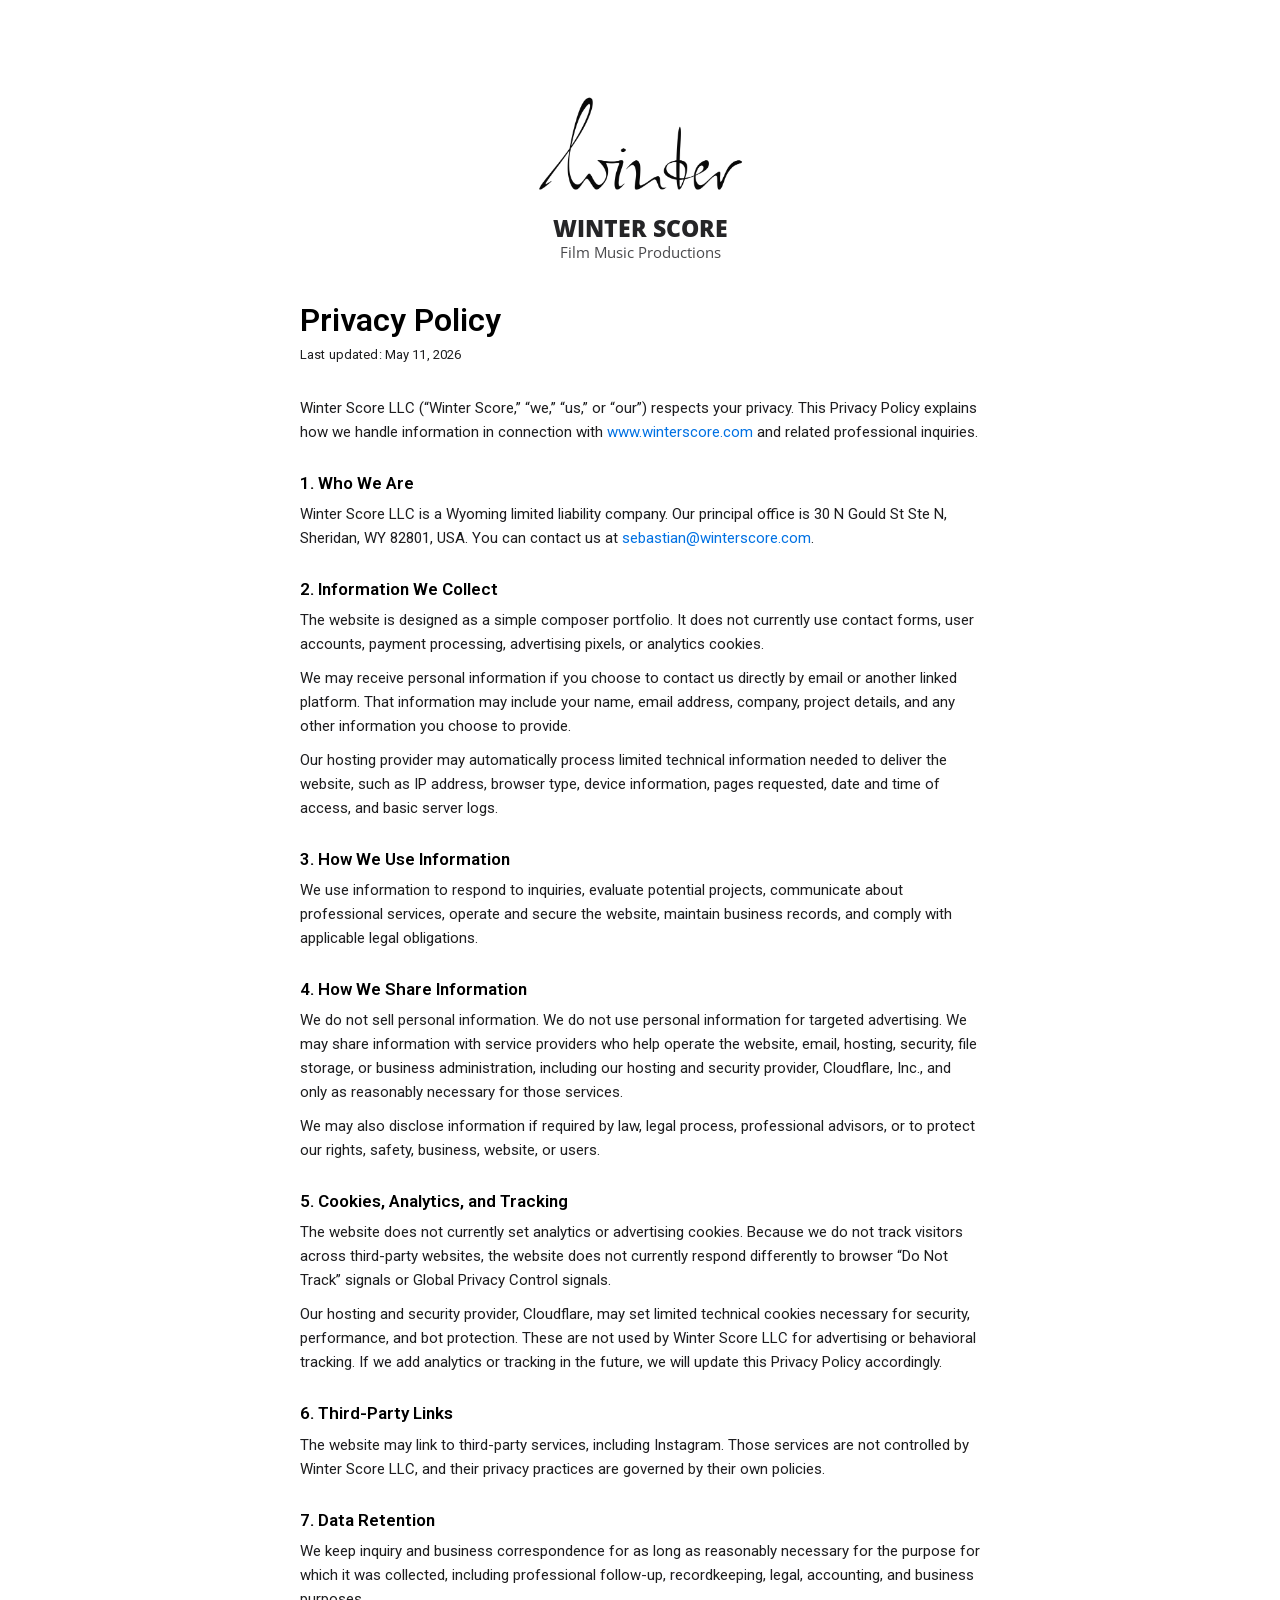
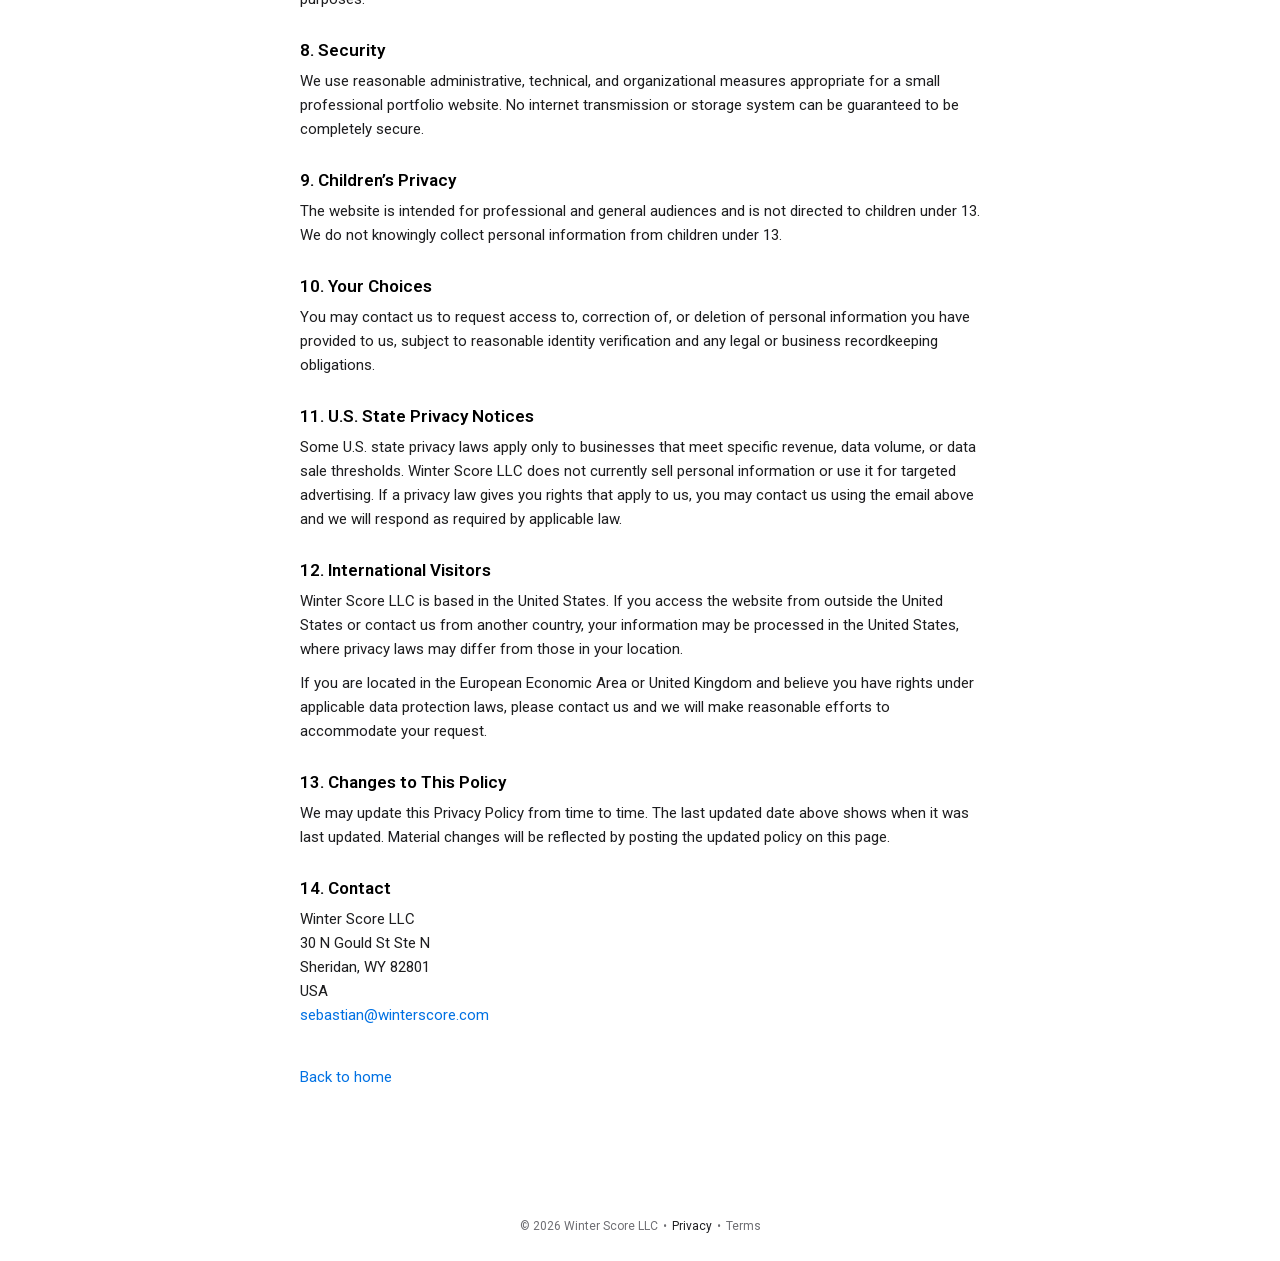
==== commit a69fb51c: "Add legal page home return link" ====
--- a/privacy/index.html
+++ b/privacy/index.html
@@ -155,6 +155,10 @@
           <a href="mailto:sebastian@winterscore.com">sebastian@winterscore.com</a>
         </p>
       </article>
+
+      <nav class="legal__return" aria-label="Return navigation">
+        <a href="/">Back to home</a>
+      </nav>
     </main>
 
     <footer class="site-footer legal__footer">
--- a/styles.css
+++ b/styles.css
@@ -904,6 +904,24 @@
   opacity: 1;
 }
 
+.legal__return {
+  margin: 40px 0 0;
+  font-family: "Roboto", -apple-system, BlinkMacSystemFont, "Segoe UI", "Helvetica Neue", Helvetica, Arial, sans-serif;
+  font-size: 15px;
+  line-height: 1.4;
+}
+
+.legal__return a {
+  color: var(--accent);
+  text-decoration: none;
+}
+
+.legal__return a:hover,
+.legal__return a:focus-visible {
+  text-decoration: underline;
+  text-underline-offset: 3px;
+}
+
 @media (min-width: 768px) {
   .legal {
     padding-left: 40px;
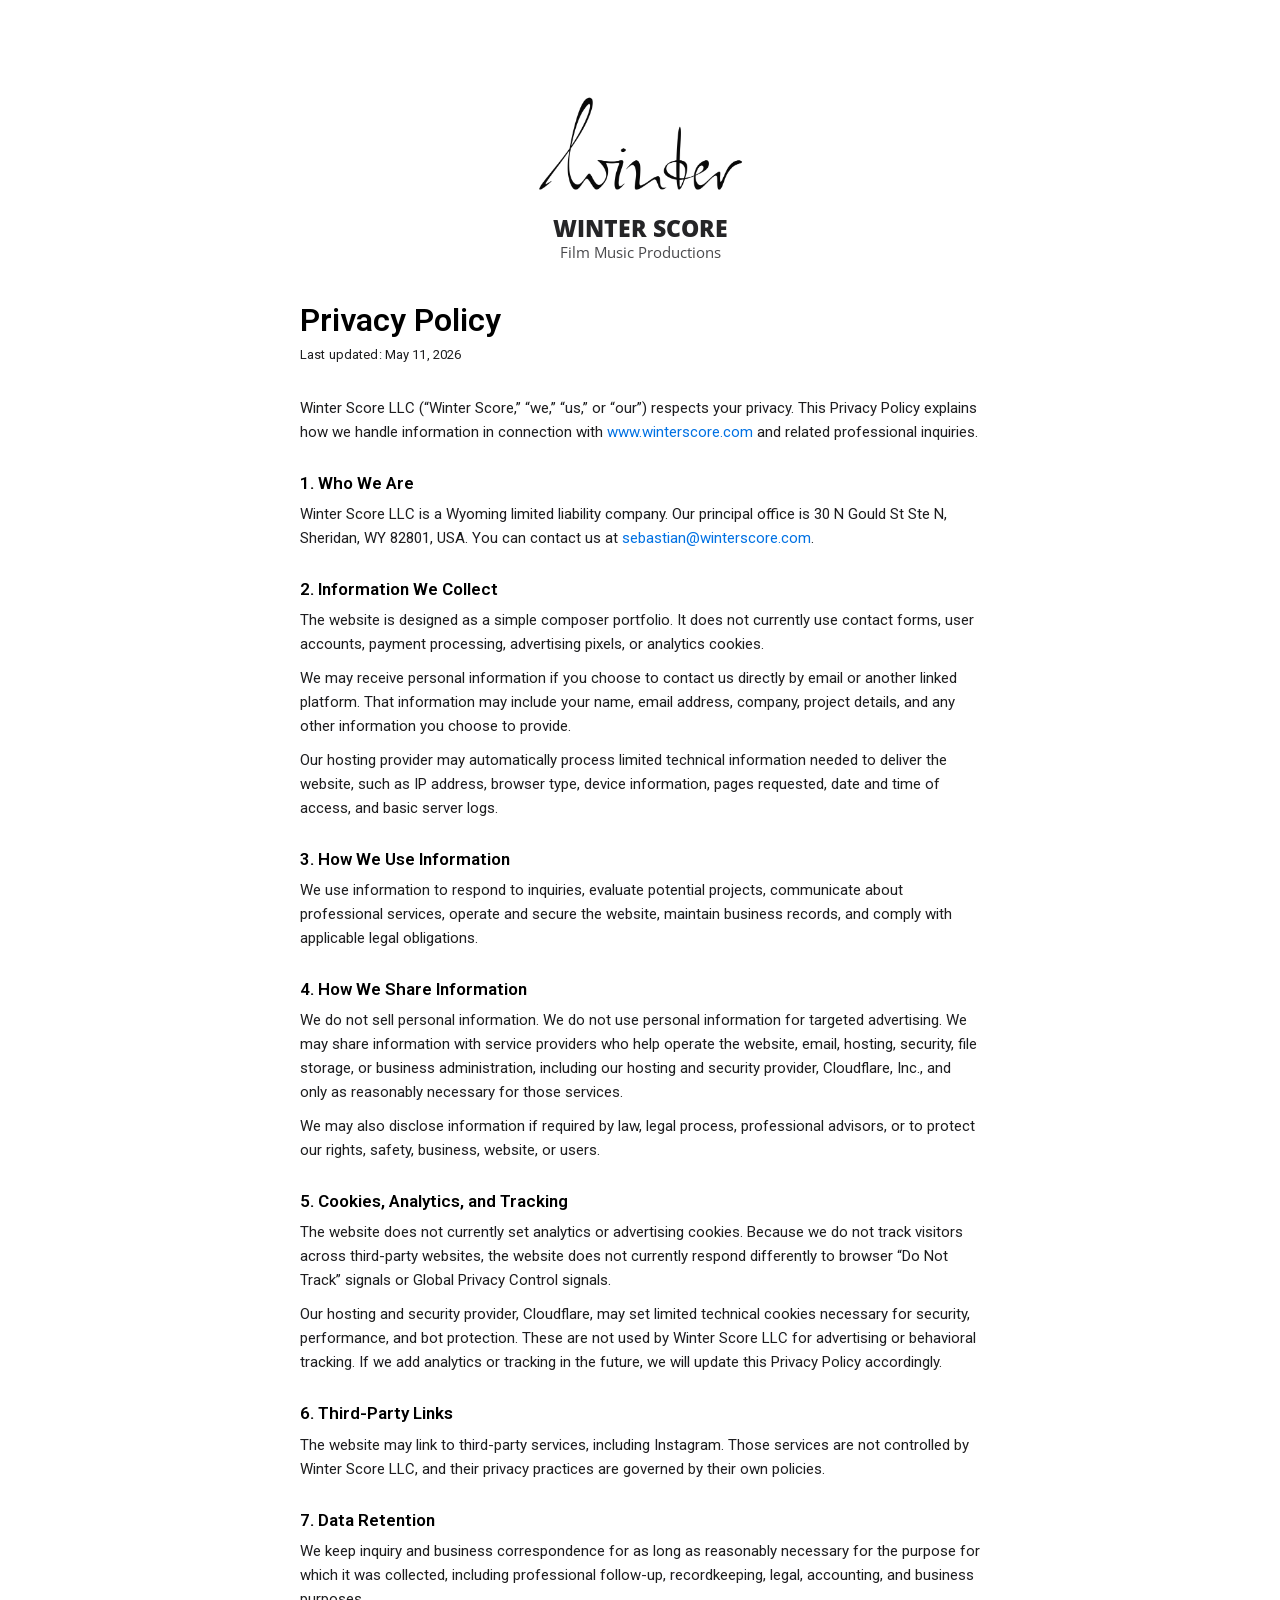
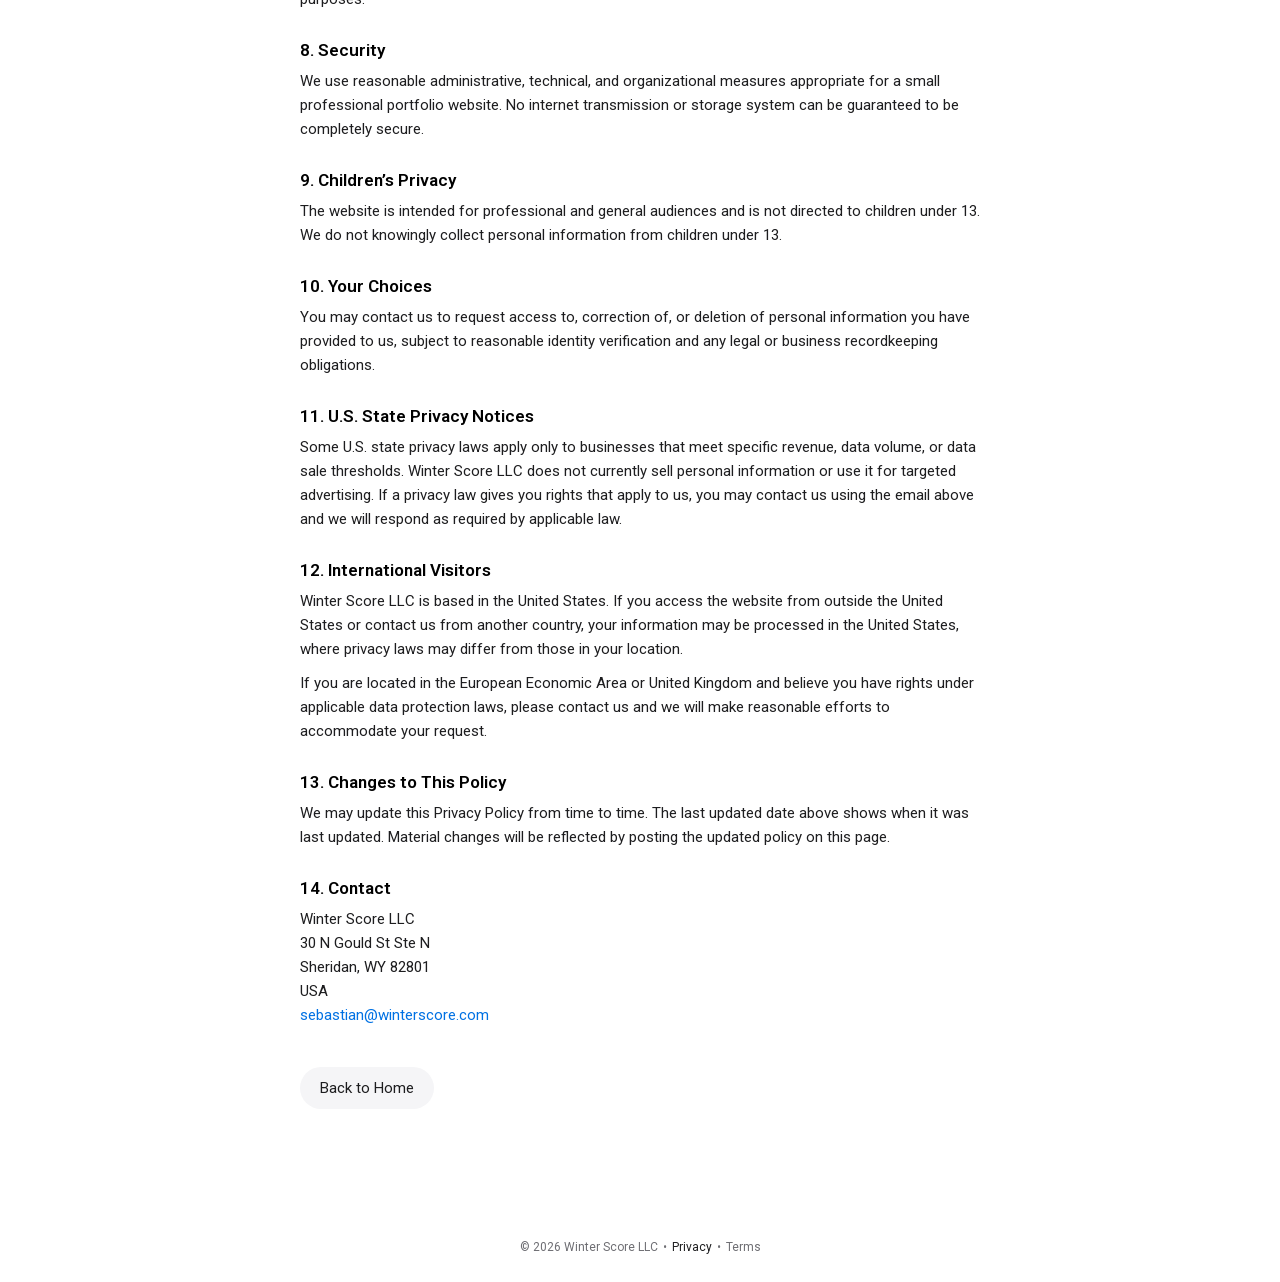
==== commit 6148305b: "Style legal return link as capsule" ====
--- a/privacy/index.html
+++ b/privacy/index.html
@@ -157,7 +157,7 @@
       </article>
 
       <nav class="legal__return" aria-label="Return navigation">
-        <a href="/">Back to home</a>
+        <a href="/">Back to Home</a>
       </nav>
     </main>
 
--- a/styles.css
+++ b/styles.css
@@ -909,17 +909,28 @@
   font-family: "Roboto", -apple-system, BlinkMacSystemFont, "Segoe UI", "Helvetica Neue", Helvetica, Arial, sans-serif;
   font-size: 15px;
   line-height: 1.4;
+  text-align: left;
 }
 
 .legal__return a {
-  color: var(--accent);
+  min-height: 42px;
+  display: inline-flex;
+  align-items: center;
+  justify-content: center;
+  padding: 0 20px;
+  border-radius: 999px;
+  background: var(--shared-surface);
+  color: var(--text);
   text-decoration: none;
+  transition:
+    background-color 180ms ease,
+    transform 180ms ease;
 }
 
 .legal__return a:hover,
 .legal__return a:focus-visible {
-  text-decoration: underline;
-  text-underline-offset: 3px;
+  background: var(--credits-toggle-hover);
+  transform: translateY(-1px);
 }
 
 @media (min-width: 768px) {
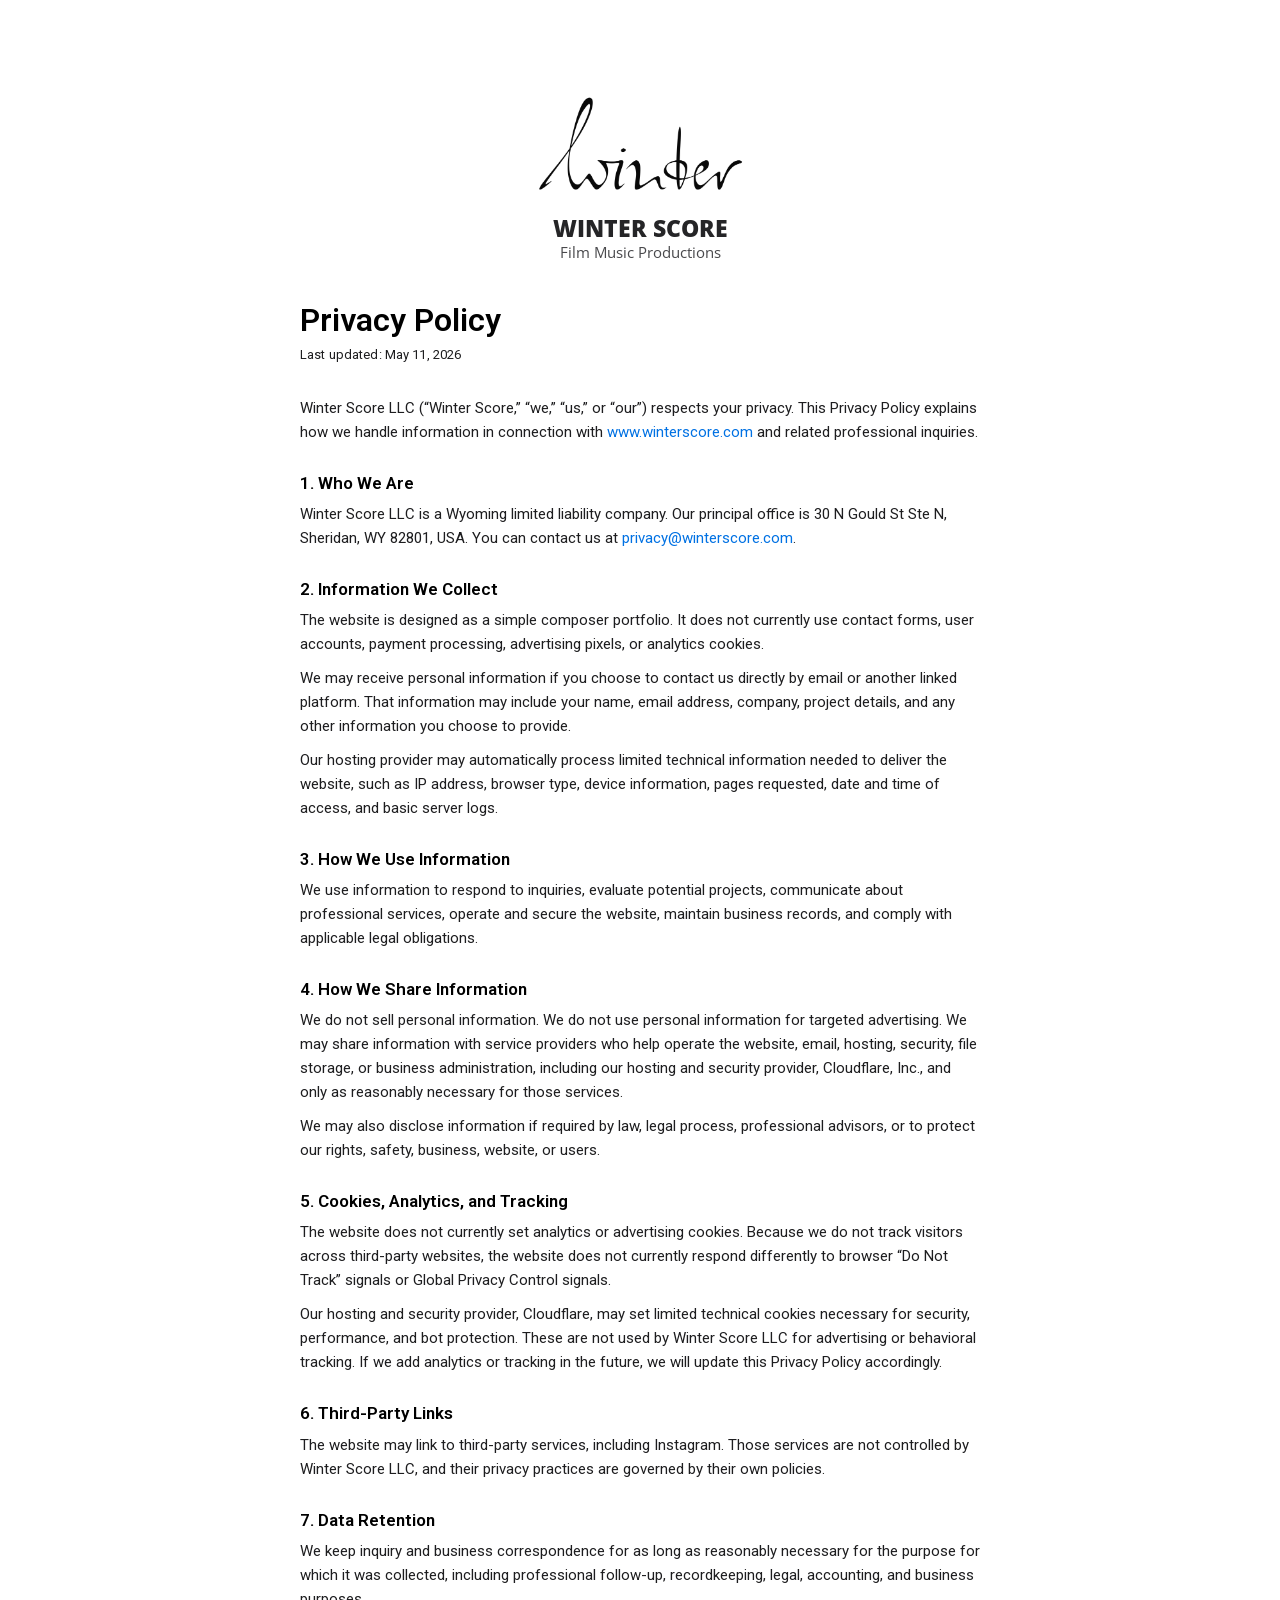
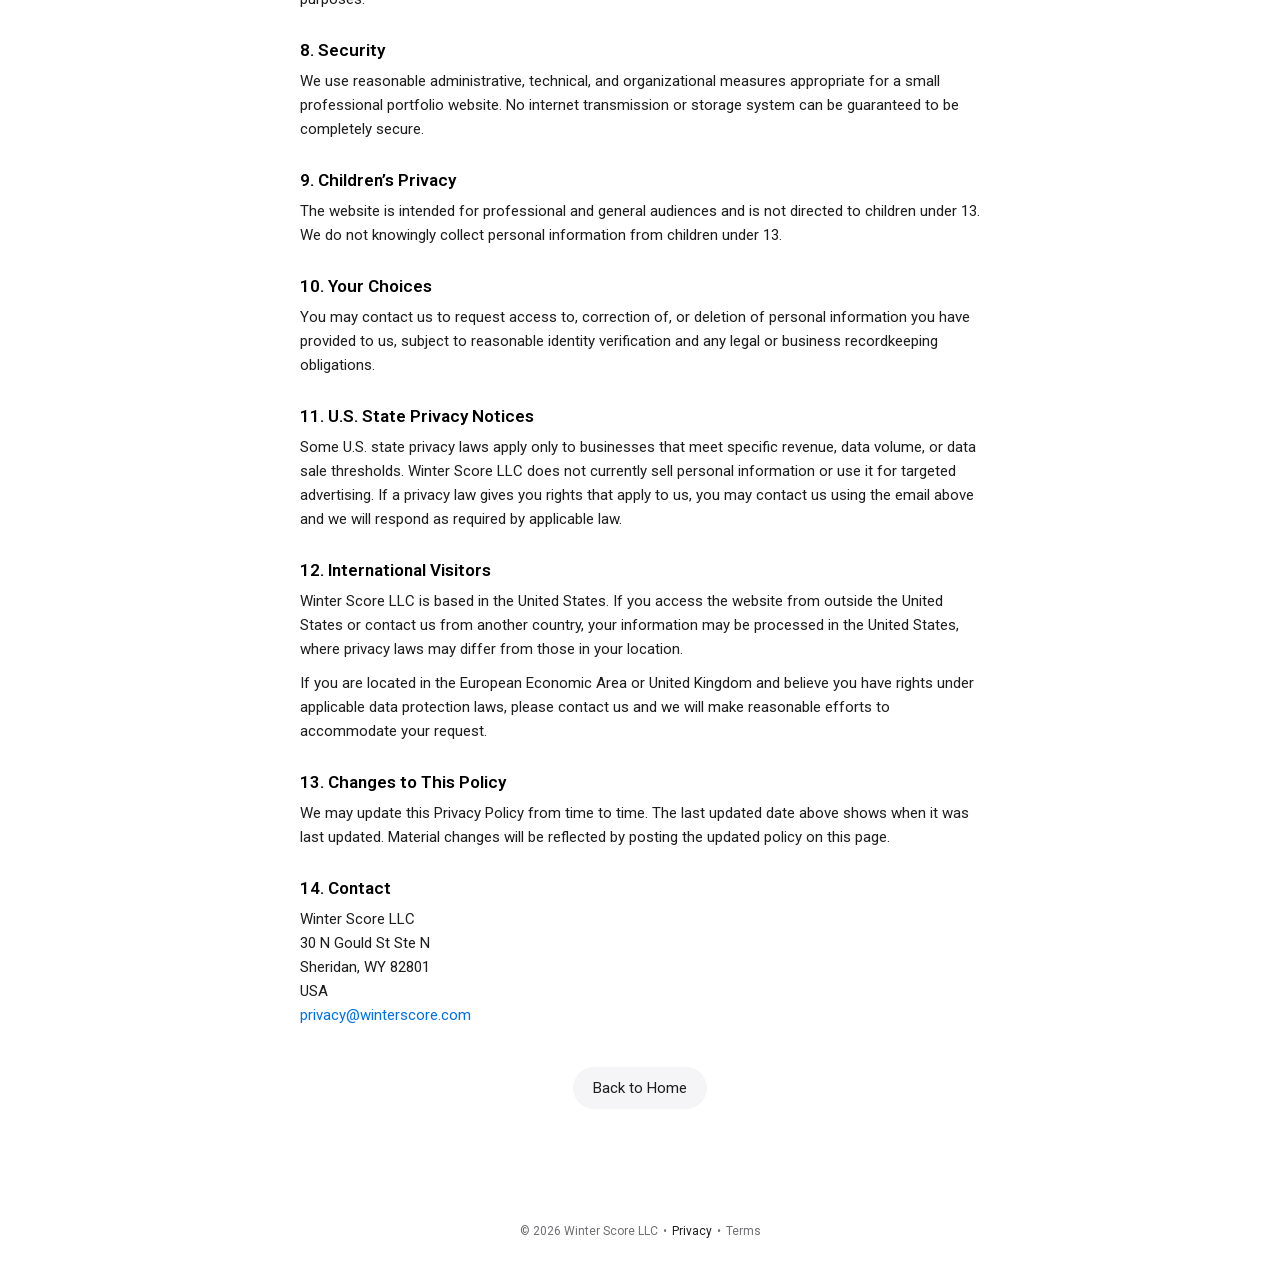
==== commit 877736fe: "Route public contacts to role inboxes" ====
--- a/privacy/index.html
+++ b/privacy/index.html
@@ -36,7 +36,7 @@
         <p>
           Winter Score LLC is a Wyoming limited liability company. Our principal office is
           30 N Gould St Ste N, Sheridan, WY 82801, USA. You can contact us at
-          <a href="mailto:sebastian@winterscore.com">sebastian@winterscore.com</a>.
+          <a href="mailto:privacy@winterscore.com">privacy@winterscore.com</a>.
         </p>
 
         <h2>2. Information We Collect</h2>
@@ -152,7 +152,7 @@
           30 N Gould St Ste N<br>
           Sheridan, WY 82801<br>
           USA<br>
-          <a href="mailto:sebastian@winterscore.com">sebastian@winterscore.com</a>
+          <a href="mailto:privacy@winterscore.com">privacy@winterscore.com</a>
         </p>
       </article>
 
--- a/styles.css
+++ b/styles.css
@@ -860,7 +860,7 @@
   justify-content: center;
   gap: 5px;
   width: 100%;
-  margin: 16px auto 0;
+  margin: 0 auto;
   padding: 16px 24px max(24px, env(safe-area-inset-bottom));
   color: var(--muted);
   font-family: "Roboto", -apple-system, BlinkMacSystemFont, "Segoe UI", "Helvetica Neue", Helvetica, Arial, sans-serif;
@@ -909,7 +909,7 @@
   font-family: "Roboto", -apple-system, BlinkMacSystemFont, "Segoe UI", "Helvetica Neue", Helvetica, Arial, sans-serif;
   font-size: 15px;
   line-height: 1.4;
-  text-align: left;
+  text-align: center;
 }
 
 .legal__return a {
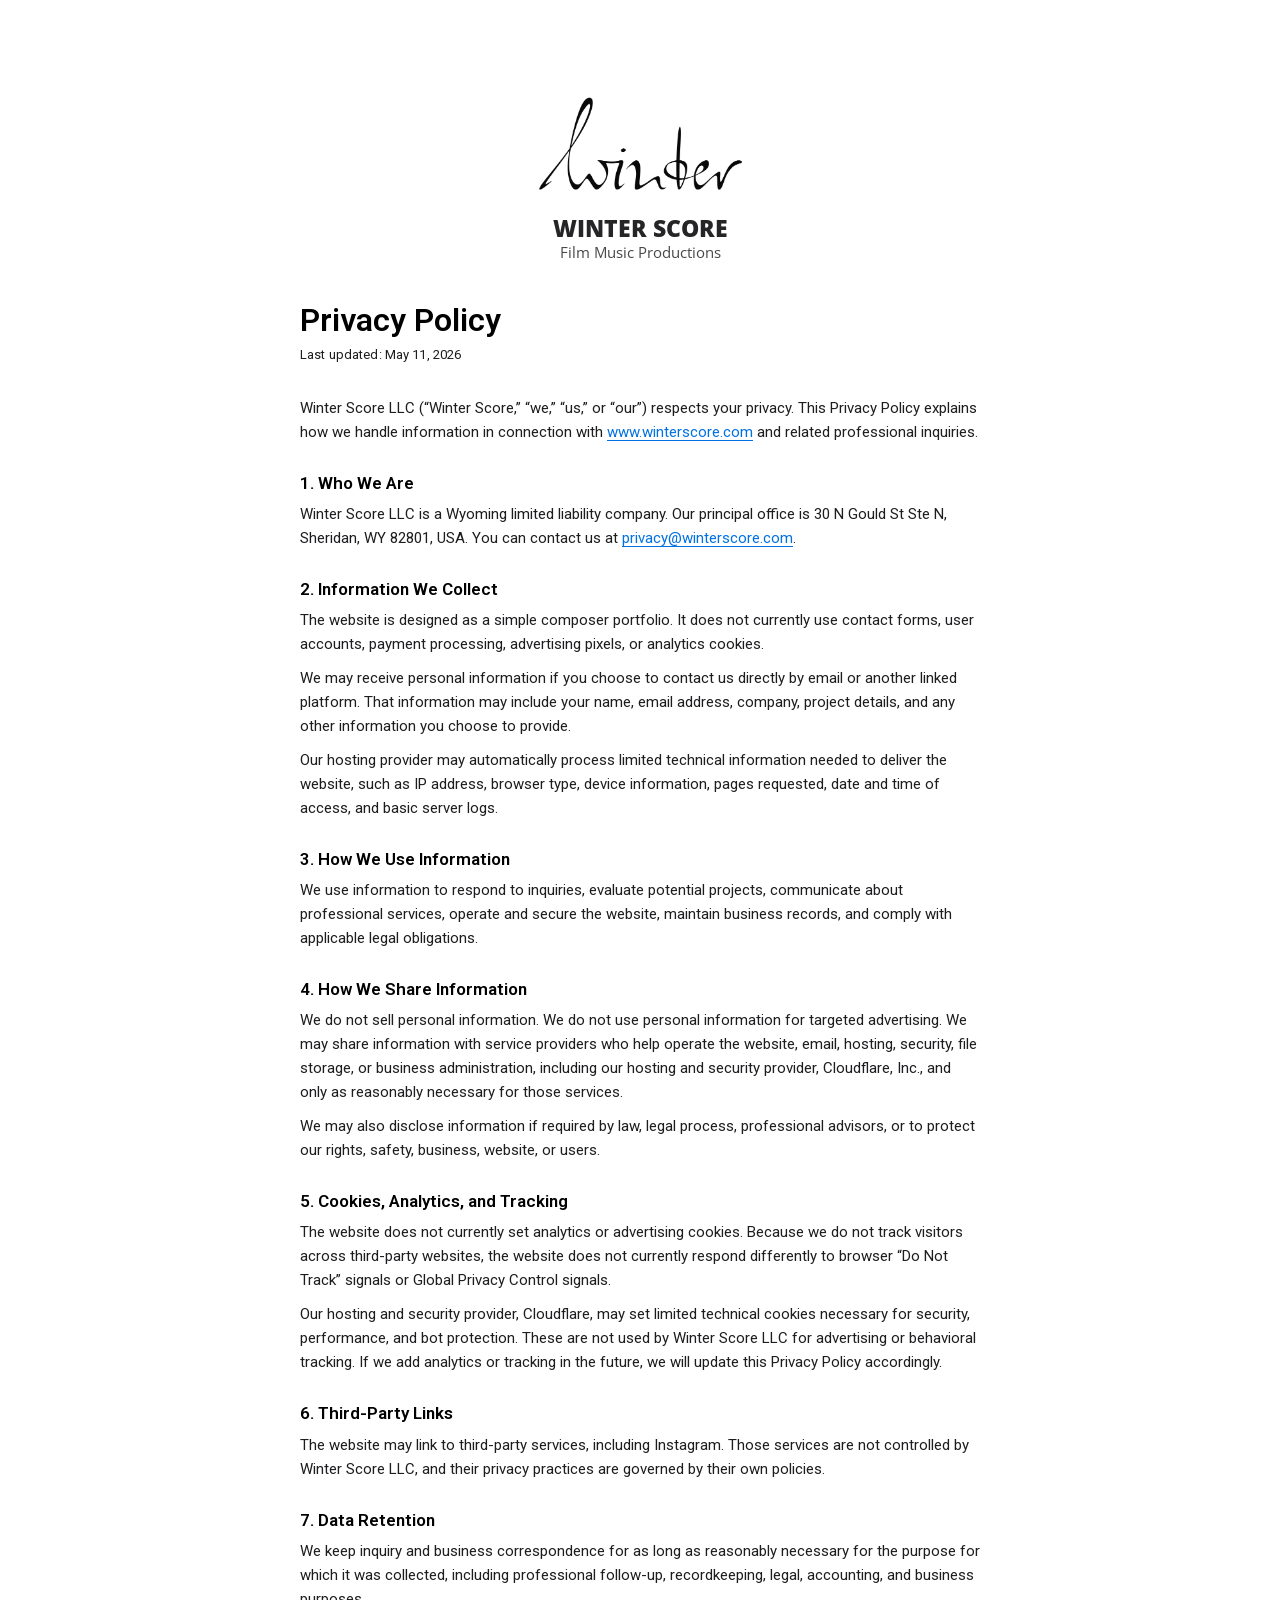
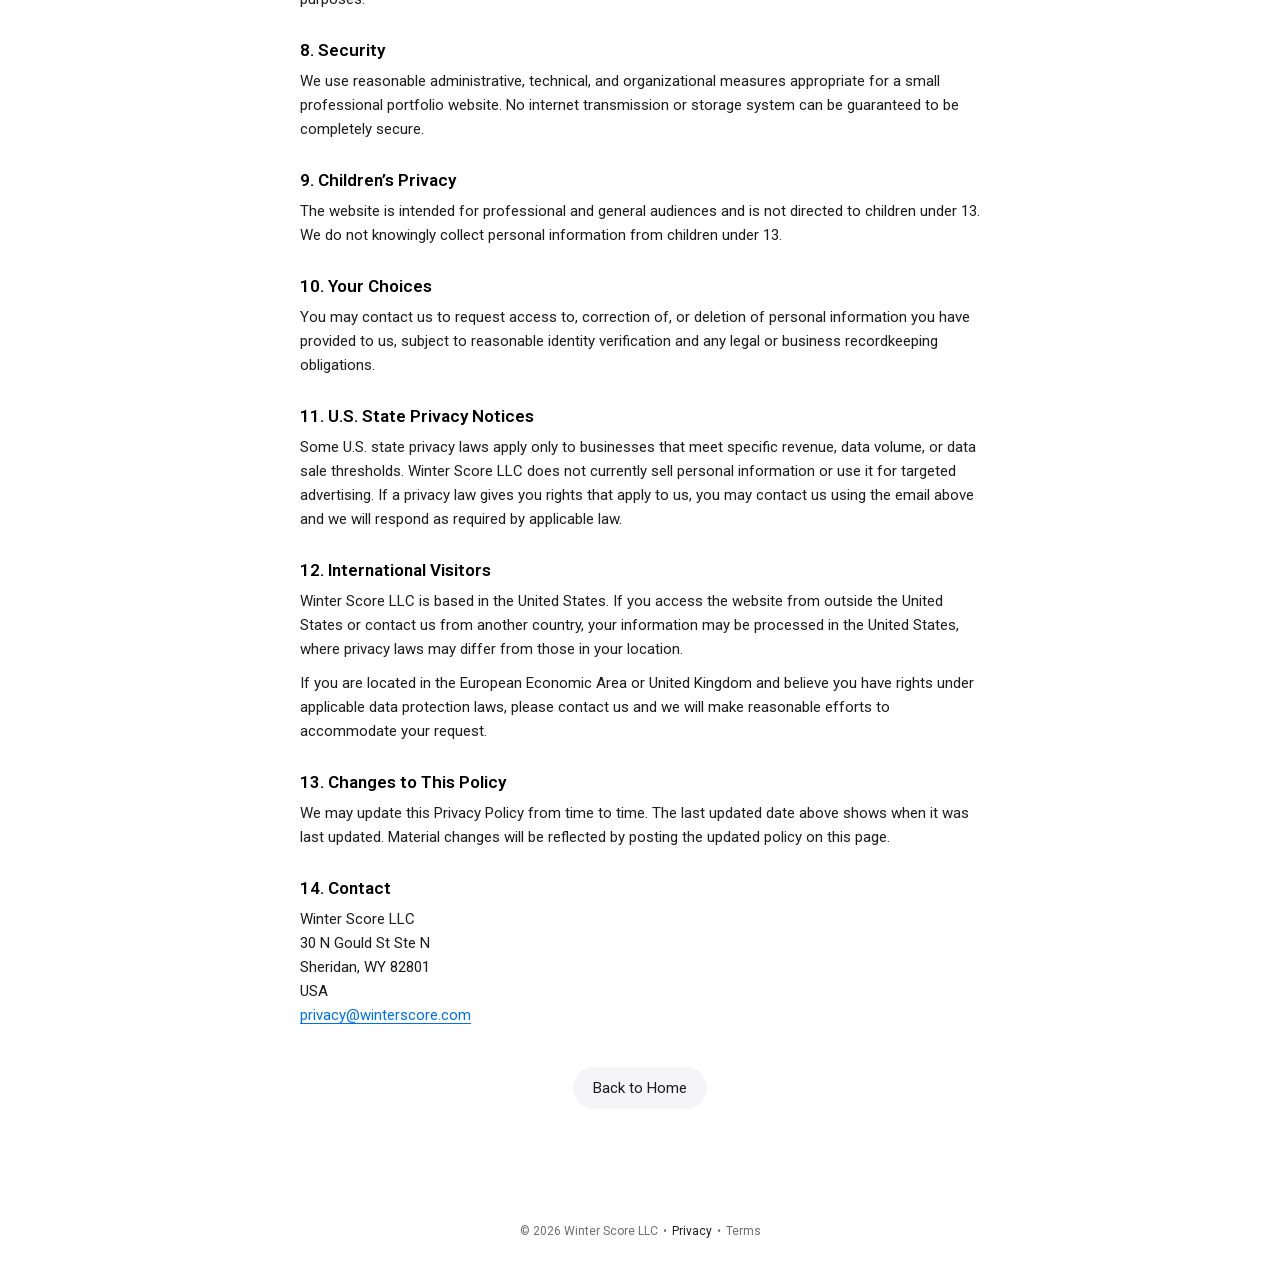
==== commit 63680528: "Improve site accessibility" ====
--- a/privacy/index.html
+++ b/privacy/index.html
@@ -10,10 +10,11 @@
     >
     <link rel="canonical" href="https://www.winterscore.com/privacy/">
     <link rel="icon" href="../assets/images/winter-score-logo-black.png">
-    <link rel="stylesheet" href="../styles.css?v=20260512-legal">
+    <link rel="stylesheet" href="../styles.css?v=20260517-accessibility">
   </head>
   <body class="legal-page">
-    <main class="legal">
+    <a class="skip-link" href="#main-content">Skip to content</a>
+    <main class="legal" id="main-content">
       <a class="brand legal__brand" href="/" aria-label="Back to Winter Score home">
         <img class="brand__script" src="../assets/images/winter-score-logo-black.png" alt="">
         <span class="brand__text">
--- a/styles.css
+++ b/styles.css
@@ -131,6 +131,43 @@
   outline-offset: 4px;
 }
 
+.visually-hidden {
+  position: absolute;
+  width: 1px;
+  height: 1px;
+  padding: 0;
+  overflow: hidden;
+  clip: rect(0 0 0 0);
+  white-space: nowrap;
+  border: 0;
+}
+
+.skip-link {
+  position: fixed;
+  top: 14px;
+  left: 14px;
+  z-index: 1000;
+  min-height: 42px;
+  display: inline-flex;
+  align-items: center;
+  justify-content: center;
+  padding: 0 18px;
+  border-radius: 999px;
+  background: var(--text-strong);
+  color: var(--page);
+  font-family: "Open Sans", ui-sans-serif, system-ui, sans-serif;
+  font-size: 15px;
+  font-weight: 400;
+  line-height: 1;
+  text-decoration: none;
+  transform: translateY(-72px);
+  transition: transform 180ms ease;
+}
+
+.skip-link:focus-visible {
+  transform: translateY(0);
+}
+
 .hero {
   min-height: 40vh;
   display: grid;
@@ -220,6 +257,7 @@
   font-family: "Open Sans", ui-sans-serif, system-ui, sans-serif;
   font-size: 15px;
   font-weight: 400;
+  line-height: 1.2;
   text-align: center;
 }
 
@@ -844,12 +882,13 @@
 
 .legal__document a {
   color: var(--accent);
-  text-decoration: none;
+  text-decoration: underline;
+  text-decoration-thickness: 1px;
+  text-underline-offset: 3px;
 }
 
 .legal__document a:hover {
-  text-decoration: underline;
-  text-underline-offset: 3px;
+  text-decoration-thickness: 2px;
 }
 
 .legal-page .site-footer {
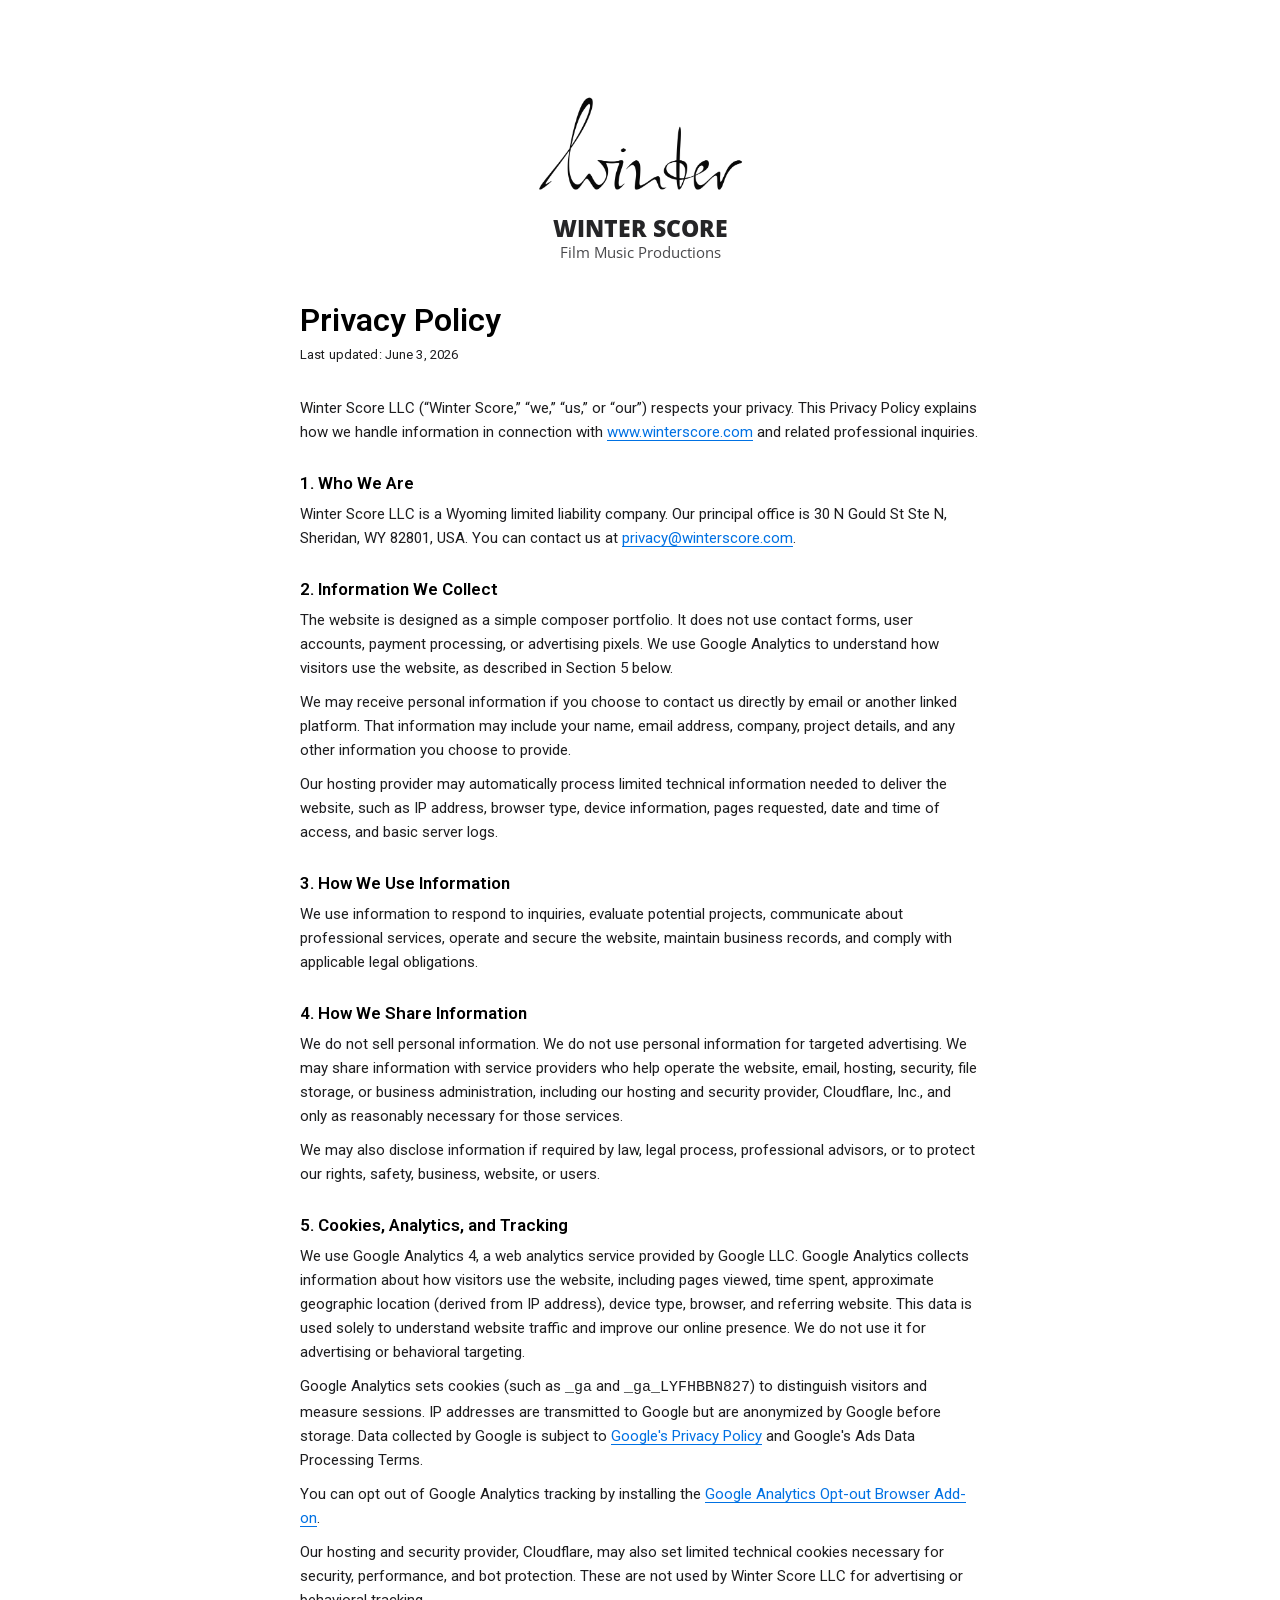
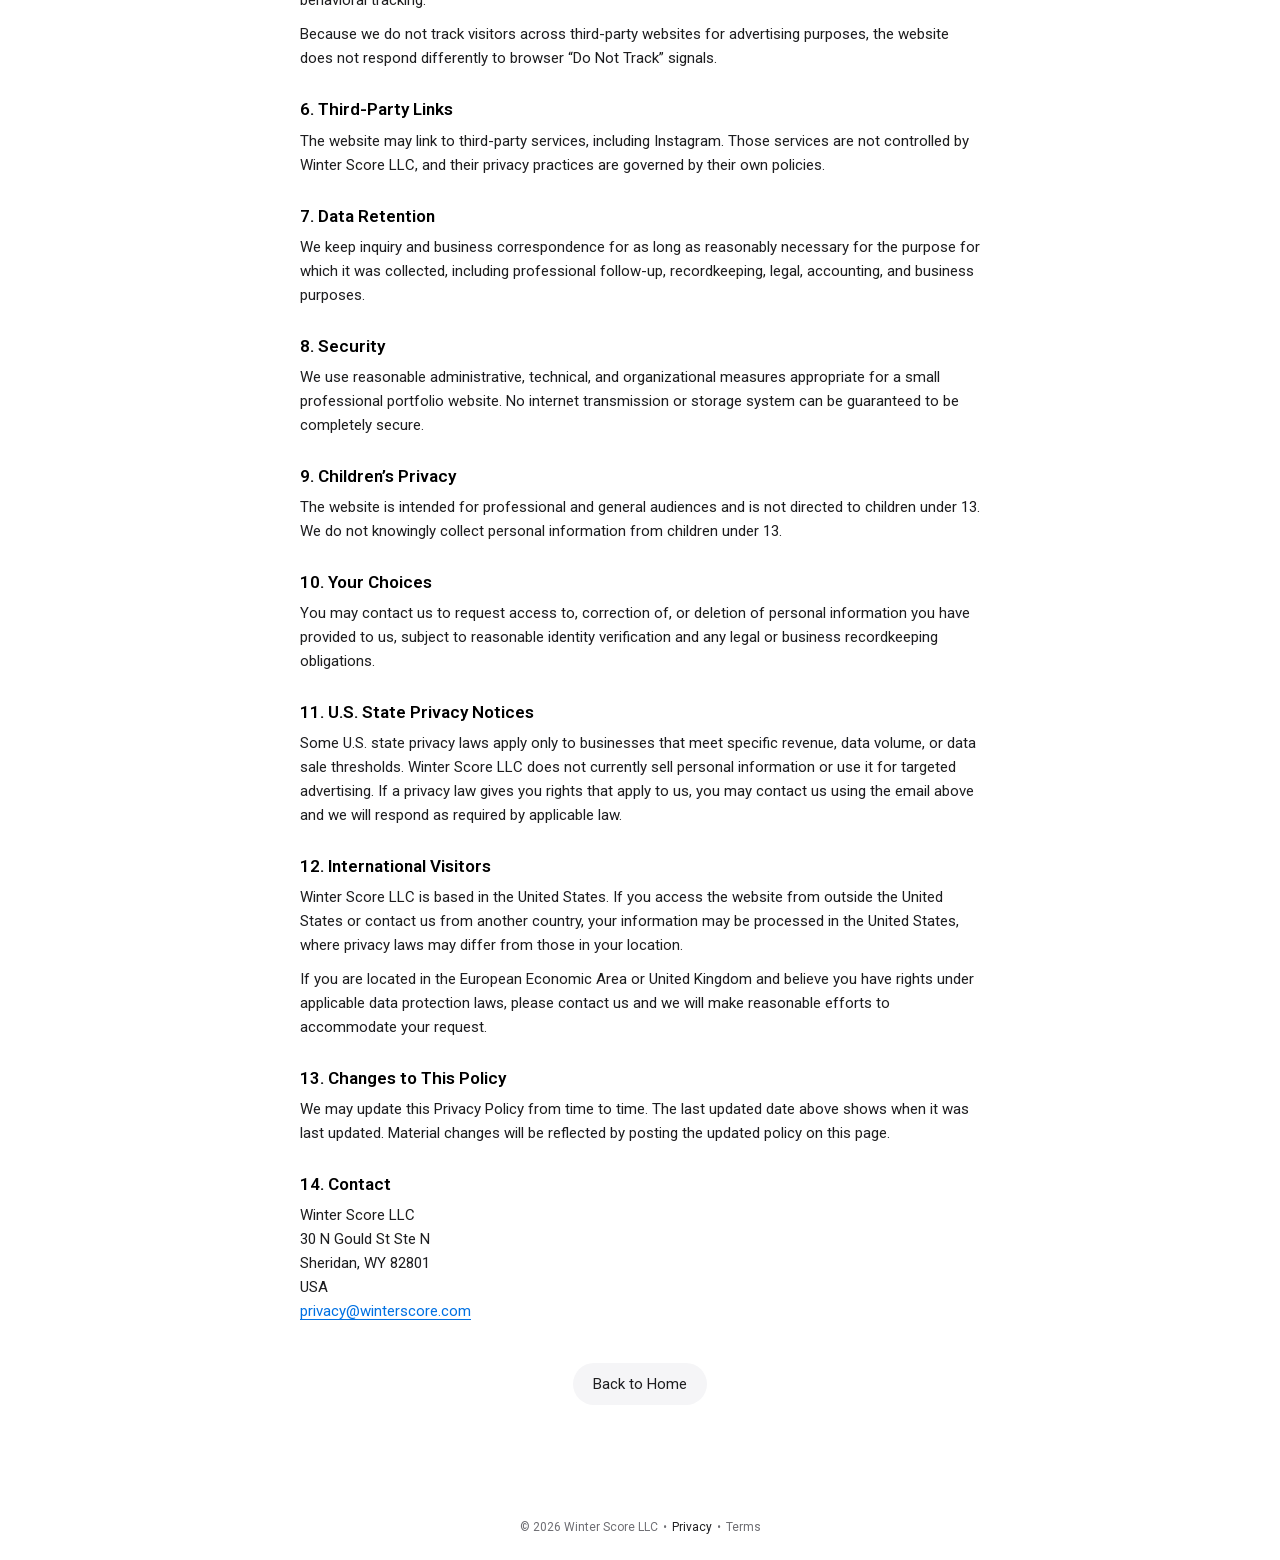
==== commit 135e4a34: "Update Privacy Policy to reflect Google Analytics addition Sections 2 and 5 previously stated the si" ====
--- a/privacy/index.html
+++ b/privacy/index.html
@@ -1,6 +1,14 @@
 <!doctype html>
 <html lang="en">
   <head>
+    <!-- Google tag (gtag.js) -->
+    <script async src="https://www.googletagmanager.com/gtag/js?id=G-LYFHBBN827"></script>
+    <script>
+      window.dataLayer = window.dataLayer || [];
+      function gtag(){dataLayer.push(arguments);}
+      gtag('js', new Date());
+      gtag('config', 'G-LYFHBBN827');
+    </script>
     <meta charset="utf-8">
     <meta name="viewport" content="width=device-width, initial-scale=1">
     <title>Privacy Policy | Winter Score</title>
@@ -25,7 +33,7 @@
 
       <article class="legal__document">
         <h1>Privacy Policy</h1>
-        <p class="legal__updated">Last updated: <time datetime="2026-05-11">May 11, 2026</time></p>
+        <p class="legal__updated">Last updated: <time datetime="2026-06-03">June 3, 2026</time></p>
 
         <p>
           Winter Score LLC (“Winter Score,” “we,” “us,” or “our”) respects your privacy.
@@ -42,9 +50,10 @@
 
         <h2>2. Information We Collect</h2>
         <p>
-          The website is designed as a simple composer portfolio. It does not currently use
-          contact forms, user accounts, payment processing, advertising pixels, or analytics cookies.
-        </p>
+          The website is designed as a simple composer portfolio. It does not use
+          contact forms, user accounts, payment processing, or advertising pixels.
+          We use Google Analytics to understand how visitors use the website, as described in Section 5 below.
+</p>
         <p>
           We may receive personal information if you choose to contact us directly by email or
           another linked platform. That information may include your name, email address, company,
@@ -77,15 +86,31 @@
 
         <h2>5. Cookies, Analytics, and Tracking</h2>
         <p>
-          The website does not currently set analytics or advertising cookies. Because we do not
-          track visitors across third-party websites, the website does not currently respond differently
-          to browser “Do Not Track” signals or Global Privacy Control signals.
-        </p>
-        <p>
-          Our hosting and security provider, Cloudflare, may set limited technical cookies necessary
+          We use Google Analytics 4, a web analytics service provided by Google LLC. Google Analytics
+          collects information about how visitors use the website, including pages viewed, time spent,
+          approximate geographic location (derived from IP address), device type, browser, and referring
+          website. This data is used solely to understand website traffic and improve our online presence.
+          We do not use it for advertising or behavioral targeting.
+        </p>
+        <p>
+          Google Analytics sets cookies (such as <code>_ga</code> and <code>_ga_LYFHBBN827</code>) to
+          distinguish visitors and measure sessions. IP addresses are transmitted to Google but are
+          anonymized by Google before storage. Data collected by Google is subject to
+          <a href=”https://policies.google.com/privacy” rel=”noopener noreferrer”>Google's Privacy Policy</a>
+          and Google's Ads Data Processing Terms.
+        </p>
+        <p>
+          You can opt out of Google Analytics tracking by installing the
+          <a href=”https://tools.google.com/dlpage/gaoptout” rel=”noopener noreferrer”>Google Analytics Opt-out Browser Add-on</a>.
+        </p>
+        <p>
+          Our hosting and security provider, Cloudflare, may also set limited technical cookies necessary
           for security, performance, and bot protection. These are not used by Winter Score LLC for
-          advertising or behavioral tracking. If we add analytics or tracking in the future, we will
-          update this Privacy Policy accordingly.
+          advertising or behavioral tracking.
+        </p>
+        <p>
+          Because we do not track visitors across third-party websites for advertising purposes, the
+          website does not respond differently to browser “Do Not Track” signals.
         </p>
 
         <h2>6. Third-Party Links</h2>
--- a/styles.css
+++ b/styles.css
@@ -35,6 +35,30 @@
     U+02DD-02FF, U+0304, U+0308, U+0329, U+1D00-1DBF, U+1E00-1E9F,
     U+1EF2-1EFF, U+2020, U+20A0-20AB, U+20AD-20C0, U+2113, U+2C60-2C7F,
     U+A720-A7FF;
+}
+
+@font-face {
+  font-family: "Seravek";
+  src: url("assets/fonts/Seravek-Medium.otf") format("opentype");
+  font-weight: 500;
+  font-style: normal;
+  font-display: swap;
+}
+
+@font-face {
+  font-family: "Seravek";
+  src: url("assets/fonts/Seravek-Light.otf") format("opentype");
+  font-weight: 300;
+  font-style: normal;
+  font-display: swap;
+}
+
+@font-face {
+  font-family: "Acta Display";
+  src: url("assets/fonts/ActaDisplay-Book.otf") format("opentype");
+  font-weight: 400;
+  font-style: normal;
+  font-display: swap;
 }
 
 :root {
@@ -248,7 +272,7 @@
 }
 
 .credits {
-  padding: 0 24px clamp(64px, 6vw, 88px);
+  padding: 87px 24px clamp(64px, 6vw, 88px);
 }
 
 .section-label {
@@ -275,7 +299,7 @@
   border-radius: 0;
   background: var(--poster-placeholder);
   aspect-ratio: 7 / 10;
-  transform: translateZ(0);
+  isolation: isolate;
 }
 
 .poster-card:first-child {
@@ -319,13 +343,18 @@
 }
 
 .poster-card img {
+  display: block;
   width: 100%;
   height: 100%;
   object-fit: cover;
+  object-position: center center;
   filter: saturate(0.92) contrast(1.03);
+  transform: scale(1.0001);
+  transform-origin: 50% 50%;
   transition:
-    filter 950ms cubic-bezier(0.16, 1, 0.3, 1),
-    transform 950ms cubic-bezier(0.16, 1, 0.3, 1);
+    filter 640ms cubic-bezier(0.4, 0, 0.25, 1),
+    transform 640ms cubic-bezier(0.4, 0, 0.25, 1);
+  will-change: transform, filter;
 }
 
 .poster-card::after {
@@ -335,12 +364,12 @@
   background: linear-gradient(180deg, transparent 58%, rgba(0, 0, 0, 0.18));
   opacity: 0;
   pointer-events: none;
-  transition: opacity 950ms cubic-bezier(0.16, 1, 0.3, 1);
+  transition: opacity 640ms cubic-bezier(0.4, 0, 0.25, 1);
 }
 
 .poster-card:hover img {
   filter: saturate(1.02) contrast(1.07) brightness(1.04);
-  transform: scale(1.018);
+  transform: scale(1.035);
 }
 
 .poster-card:hover::after {
@@ -359,15 +388,12 @@
   font-size: 15px;
   font-weight: 400;
   line-height: 1;
-  transition:
-    background-color 180ms ease,
-    transform 180ms ease;
+  transition: background-color 320ms cubic-bezier(0.4, 0, 0.25, 1);
 }
 
 .credits-toggle:hover,
 .credits-toggle:focus-visible {
   background: var(--credits-toggle-hover);
-  transform: translateY(-1px);
 }
 
 .bio {
@@ -585,10 +611,12 @@
 .icon-button {
   width: 42px;
   height: 42px;
+  padding: 0;
   display: grid;
   place-items: center;
   border-radius: 50%;
   color: var(--muted);
+  line-height: 0;
   transition:
     background-color 160ms ease,
     color 160ms ease,
@@ -613,40 +641,35 @@
 .play-button {
   width: 58px;
   height: 58px;
+  padding: 0;
   display: grid;
   place-items: center;
   border-radius: 50%;
-  background: var(--near-black);
-  color: var(--page);
-  box-shadow: none;
+  background: transparent;
+  color: var(--near-black);
+  line-height: 0;
   transition:
-    transform 160ms ease,
-    box-shadow 160ms ease;
+    transform 320ms cubic-bezier(0.4, 0, 0.25, 1);
 }
 
 .play-button:hover {
-  transform: scale(1.035);
-  box-shadow: none;
-}
-
-.play-button svg {
-  width: 35px;
-  height: 35px;
-}
-
-.play-icon {
+  transform: scale(1.055);
+}
+
+.play-button__art {
+  grid-area: 1 / 1;
+  width: 58px;
+  height: 58px;
+  display: block;
+  overflow: visible;
+}
+
+.play-button__art circle {
   fill: currentColor;
-  transform: translateX(-2px);
 }
 
 .pause-icon {
   display: none;
-  width: 28px;
-  height: 28px;
-  fill: none;
-  stroke: currentColor;
-  stroke-linecap: round;
-  stroke-width: 3;
 }
 
 .play-button.is-playing .play-icon {
@@ -655,7 +678,6 @@
 
 .play-button.is-playing .pause-icon {
   display: block;
-  transform: none;
 }
 
 .track-list {
@@ -972,6 +994,262 @@
   transform: translateY(-1px);
 }
 
+.not-found-page {
+  background: var(--page);
+}
+
+.not-found {
+  width: 100%;
+  max-width: 760px;
+  flex: 1;
+  display: grid;
+  align-content: start;
+  justify-items: center;
+  margin: 0 auto;
+  padding: 96px 24px 40px;
+  padding-top: max(96px, calc(env(safe-area-inset-top) + 96px));
+  text-align: center;
+}
+
+.not-found__brand {
+  margin-bottom: 46px;
+  transform: translateY(-44px);
+}
+
+.not-found__brand:hover,
+.not-found__brand:focus-visible {
+  transform: translateY(-44px);
+}
+
+.not-found__content {
+  max-width: 460px;
+  color: var(--text);
+  font-family: "Open Sans", ui-sans-serif, system-ui, sans-serif;
+}
+
+.not-found__content h1 {
+  margin: 0;
+  color: var(--soft);
+  font-family: "Open Sans", ui-sans-serif, system-ui, sans-serif;
+  font-size: clamp(17px, 2vw, 20px);
+  font-weight: 400;
+  line-height: 1.45;
+  letter-spacing: 0;
+}
+
+.not-found__return {
+  margin-top: 28px;
+}
+
+.to-build-anew-page {
+  position: relative;
+  min-height: 100vh;
+  min-height: 100svh;
+  isolation: isolate;
+  overflow-x: hidden;
+  background: #11191c;
+  color: #ffffff;
+}
+
+.to-build-anew-page::before {
+  position: fixed;
+  inset: -32px;
+  z-index: 0;
+  content: "";
+  background: url("/assets/images/to-build-anew-skyline.jpg") center / cover;
+  filter: blur(18px) saturate(0.92) brightness(0.82);
+  pointer-events: none;
+  transform: scale(1.04);
+}
+
+.to-build-anew-page::after {
+  position: fixed;
+  inset: 0;
+  z-index: 0;
+  content: "";
+  background:
+    radial-gradient(circle at 50% 24%, rgba(255, 255, 255, 0.22), transparent 34%),
+    linear-gradient(180deg, rgba(26, 77, 86, 0.2), rgba(8, 11, 13, 0.58));
+  pointer-events: none;
+}
+
+.to-build-anew {
+  position: relative;
+  z-index: 1;
+  min-height: 100vh;
+  min-height: 100svh;
+  display: grid;
+  justify-items: center;
+  padding: 108px 24px 72px;
+  text-align: center;
+}
+
+.tba-hero {
+  width: min(780px, 100%);
+}
+
+.tba-kicker,
+.tba-subtitle {
+  margin: 0;
+  color: rgba(255, 255, 255, 0.88);
+  font-family: "Seravek", "Open Sans", ui-sans-serif, system-ui, sans-serif;
+  font-size: 21px;
+  line-height: 1.2;
+  letter-spacing: 0.4em;
+  text-transform: uppercase;
+}
+
+.tba-kicker {
+  font-weight: 500;
+}
+
+.tba-subtitle {
+  font-weight: 300;
+}
+
+.tba-hero h1 {
+  margin: 24px 0 22px;
+  color: #ffffff;
+  font-family: "Acta Display", Georgia, "Times New Roman", serif;
+  font-size: 56px;
+  font-weight: 400;
+  line-height: 0.95;
+  letter-spacing: 0.15em;
+  text-transform: uppercase;
+  text-shadow: 0 2px 26px rgba(0, 0, 0, 0.16);
+}
+
+.tba-hero h1 span {
+  display: inline-block;
+}
+
+.tba-statement {
+  width: min(780px, 100%);
+  display: grid;
+  gap: 30px;
+  margin-top: clamp(72px, 10vw, 142px);
+  color: rgba(255, 255, 255, 0.9);
+  font-family: -apple-system, BlinkMacSystemFont, "SF Pro Text", "Helvetica Neue", Helvetica, Arial, sans-serif;
+  font-size: 17px;
+  font-weight: 400;
+  line-height: 1.58;
+  letter-spacing: 0;
+}
+
+.tba-statement p {
+  margin: 0;
+}
+
+.tba-listening {
+  width: min(720px, 100%);
+  margin-top: clamp(68px, 8vw, 104px);
+}
+
+.tba-player {
+  --near-black: #1d1d1f;
+  --shared-surface: #f5f5f7;
+  --player-surface: var(--shared-surface);
+  --text: #1d1d1f;
+  --text-strong: #000000;
+  --muted: #6e6e73;
+  --quiet: #86868b;
+  --hairline: rgba(0, 0, 0, 0.1);
+  --hover-fill: rgba(0, 0, 0, 0.035);
+  --active-fill: var(--shared-surface);
+  --accent: #0071e3;
+  color: var(--text);
+}
+
+.tba-player .player__header {
+  display: none;
+}
+
+.tba-player .track-list li {
+  color: rgba(255, 255, 255, 0.65);
+}
+
+.tba-player .track-list .track-genre,
+.tba-player .track-list .number,
+.tba-player .track-list .duration {
+  color: rgba(255, 255, 255, 0.4);
+}
+
+.tba-player .track-list li:hover {
+  background: rgba(255, 255, 255, 0.08);
+  color: rgba(255, 255, 255, 0.9);
+}
+
+.tba-player .track-list li.is-active {
+  background: rgba(255, 255, 255, 0.1);
+}
+
+.tba-player .track-list li.is-active,
+.tba-player .track-list li.is-active .duration,
+.tba-player .track-list li.is-active .number,
+.tba-player .track-list li.is-active .track-title {
+  color: rgba(255, 255, 255, 0.95);
+}
+
+.tba-player .track-list li.is-active .track-genre {
+  color: rgba(255, 255, 255, 0.6);
+}
+
+.tba-score {
+  margin-top: clamp(64px, 8vw, 96px);
+}
+
+.tba-score__link {
+  display: inline-flex;
+  align-items: center;
+  gap: 14px;
+  min-height: 58px;
+  padding: 8px 18px 8px 10px;
+  border-radius: 999px;
+  background: rgba(255, 255, 255, 0.78);
+  color: #111111;
+  font-family: "Open Sans", ui-sans-serif, system-ui, sans-serif;
+  text-align: left;
+  text-decoration: none;
+  box-shadow: 0 16px 42px rgba(0, 0, 0, 0.14);
+  backdrop-filter: blur(18px);
+  transition: background-color 320ms cubic-bezier(0.4, 0, 0.25, 1);
+}
+
+.tba-score__link:hover,
+.tba-score__link:focus-visible {
+  background: rgba(255, 255, 255, 0.9);
+}
+
+.tba-score__icon {
+  width: 42px;
+  height: 42px;
+  display: grid;
+  place-items: center;
+  border-radius: 50%;
+  background: #f04438;
+  color: #ffffff;
+  font-size: 12px;
+  font-weight: 700;
+  letter-spacing: 0.08em;
+}
+
+.tba-score__title,
+.tba-score__name {
+  display: block;
+}
+
+.tba-score__title {
+  font-size: 15px;
+  font-weight: 700;
+  line-height: 1.2;
+}
+
+.tba-score__name {
+  color: rgba(0, 0, 0, 0.62);
+  font-size: 12px;
+  line-height: 1.3;
+}
+
 @media (min-width: 768px) {
   .legal {
     padding-left: 40px;
@@ -998,6 +1276,61 @@
 
   .brand {
     transform: none;
+    max-width: 100%;
+  }
+
+  .not-found {
+    padding: 72px 22px 40px;
+    padding-top: max(72px, calc(env(safe-area-inset-top) + 72px));
+  }
+
+  .not-found__brand,
+  .not-found__brand:hover,
+  .not-found__brand:focus-visible {
+    transform: none;
+  }
+
+  .to-build-anew-page {
+    background: #11191c;
+  }
+
+  .to-build-anew {
+    padding: 72px 20px 56px;
+  }
+
+  .tba-kicker,
+  .tba-subtitle {
+    font-size: 13px;
+    letter-spacing: 0.28em;
+  }
+
+  .tba-hero h1 {
+    margin: 20px 0 18px;
+    font-size: clamp(34px, 10.5vw, 42px);
+    letter-spacing: 0.06em;
+  }
+
+  .tba-hero h1 span {
+    display: block;
+  }
+
+  .tba-statement {
+    gap: 24px;
+    margin-top: 70px;
+    font-size: 16px;
+    line-height: 1.55;
+  }
+
+  .tba-listening {
+    width: min(440px, calc(100% - 8px));
+    margin-top: 56px;
+  }
+
+  .tba-score {
+    margin-top: 56px;
+  }
+
+  .tba-score__link {
     max-width: 100%;
   }
 
